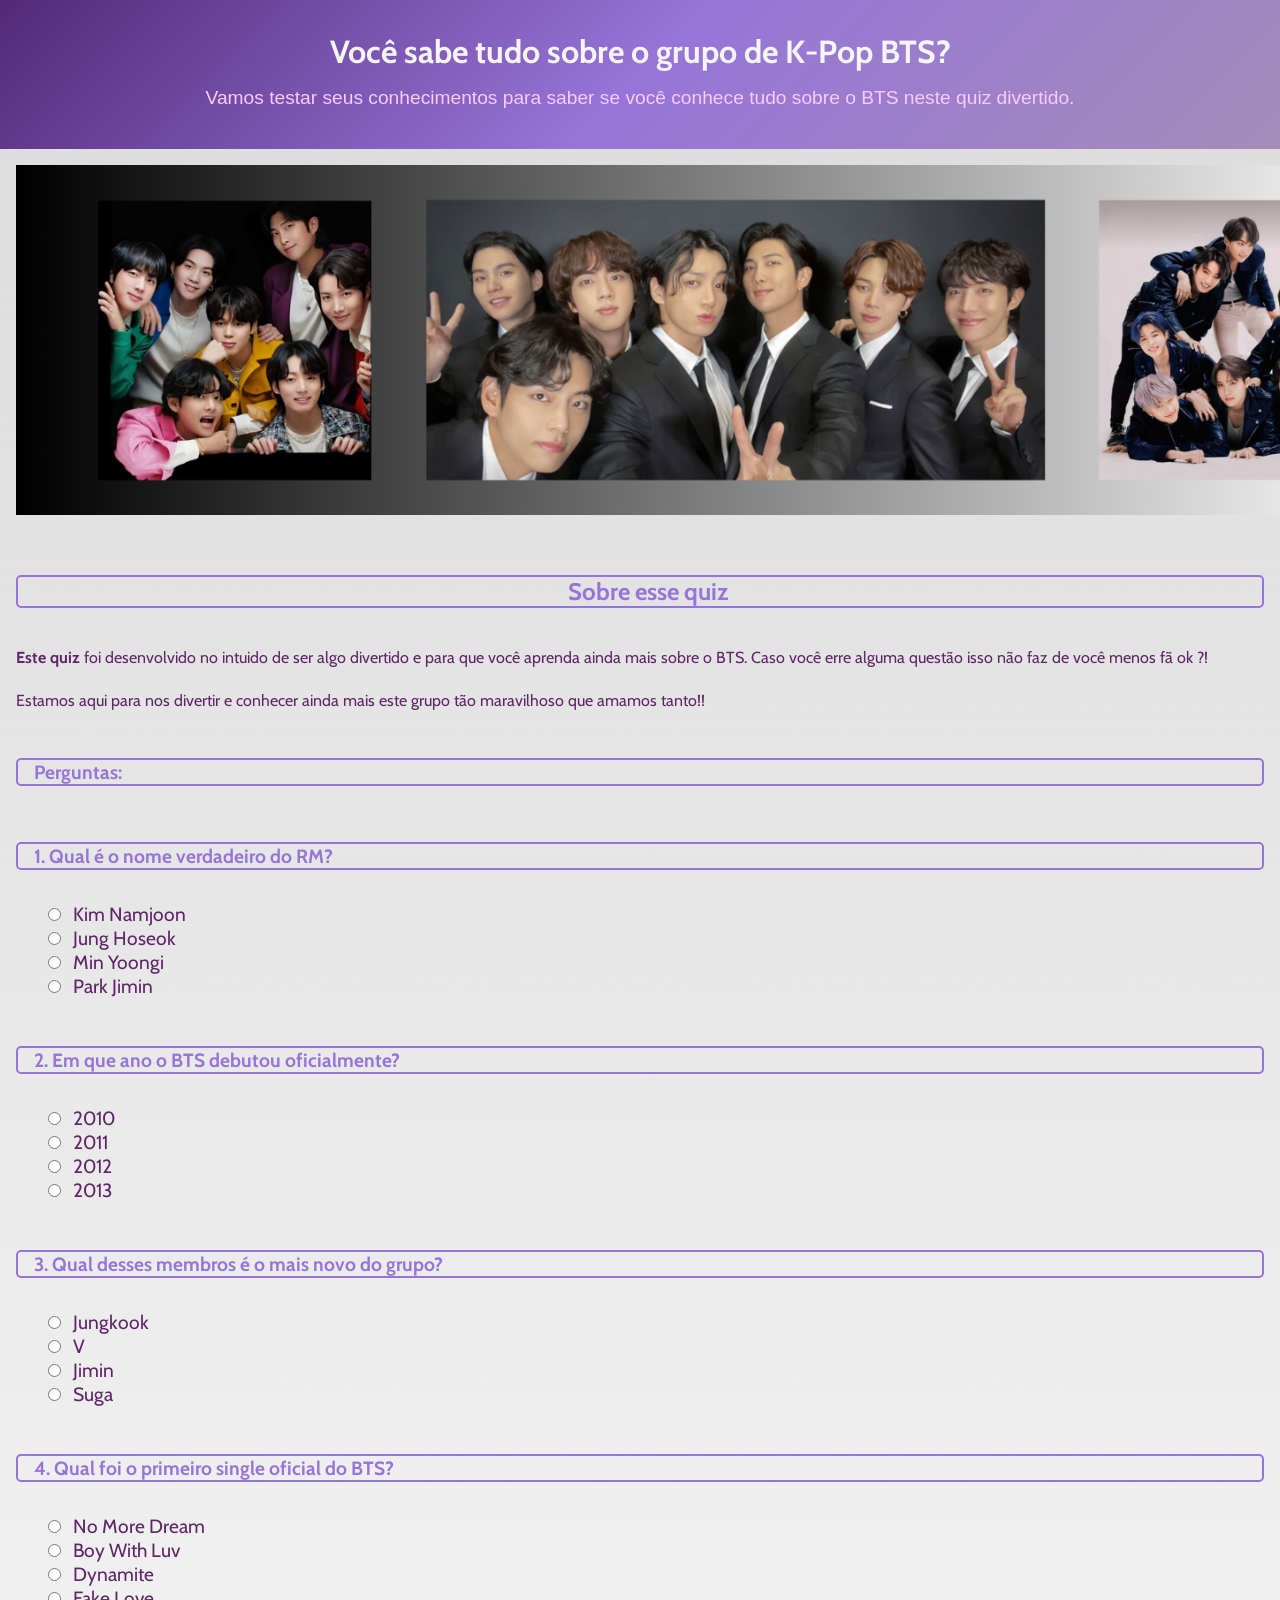
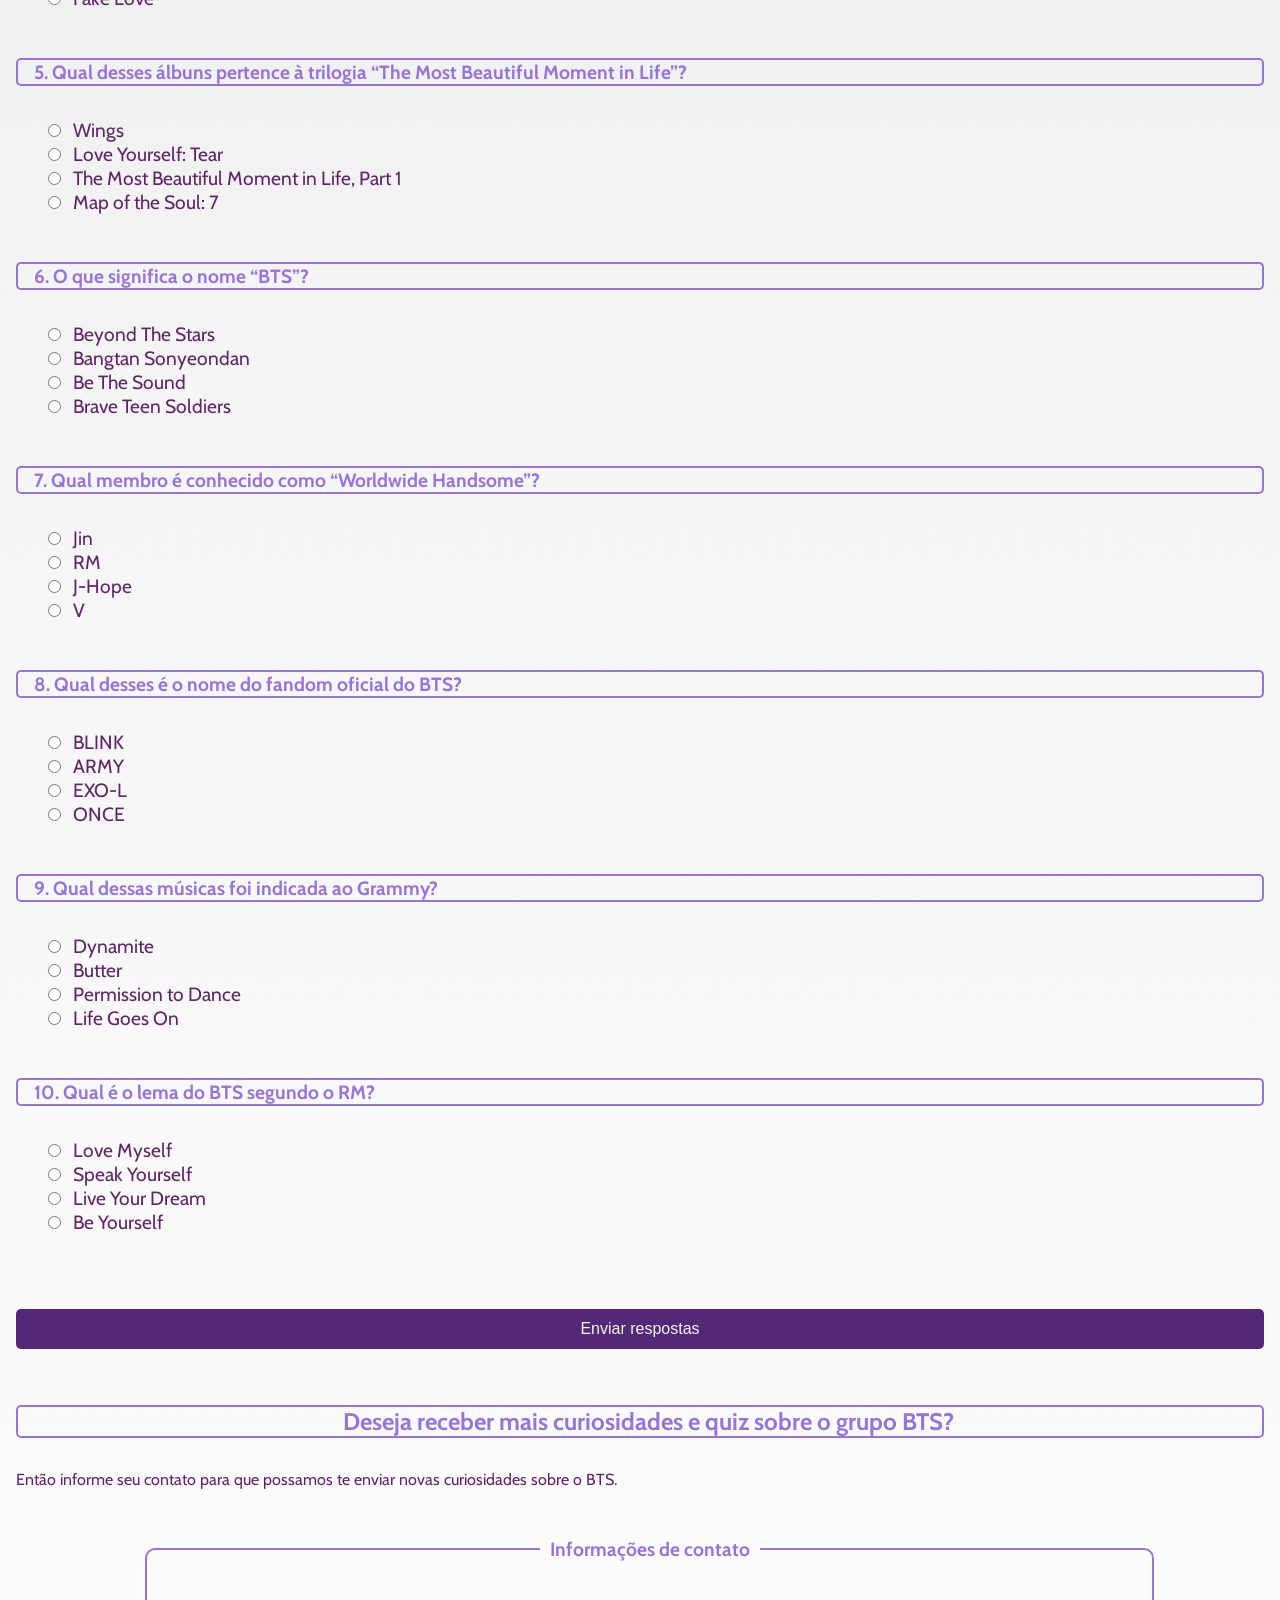
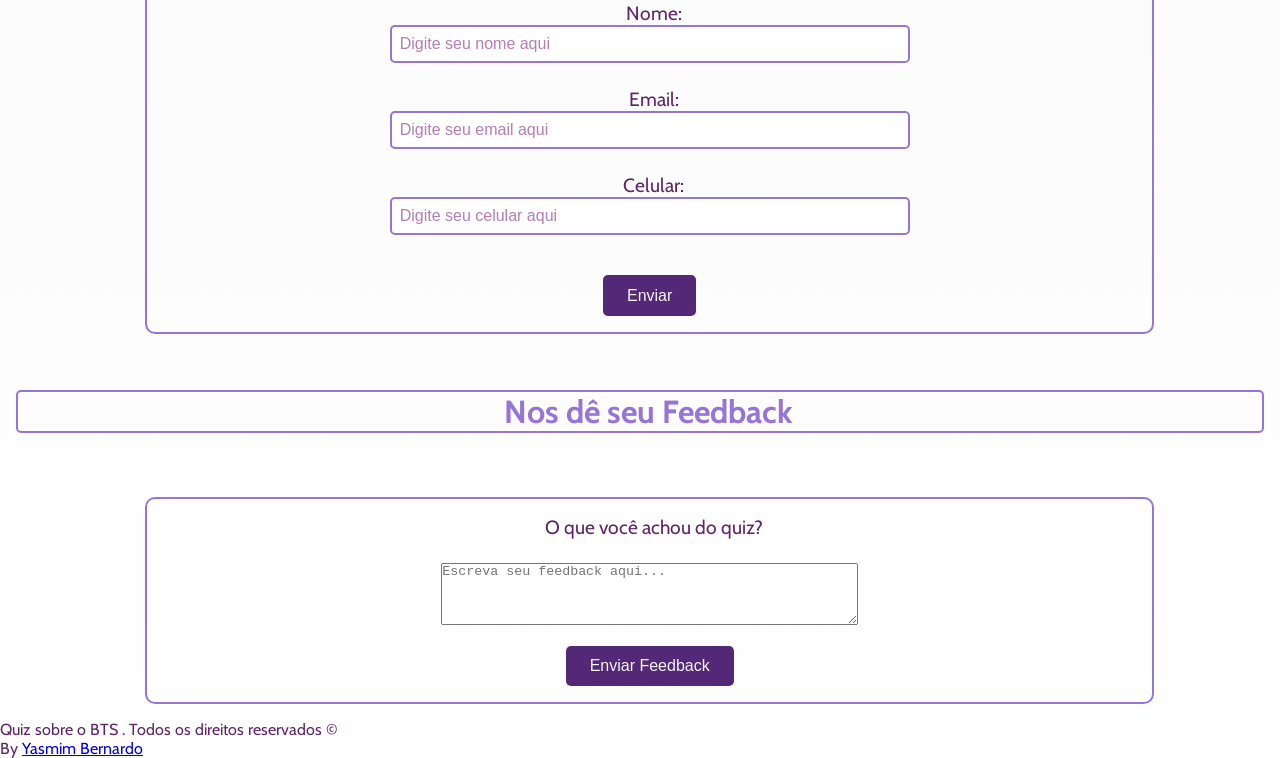
==== index.html @ 7e49543a "style do projeto" ====
<!DOCTYPE html>
<html lang="pt-BR">
<head>
    <meta charset="UTF-8">
    <meta name="viewport" content="width=device-width, initial-scale=1.0">
    <link rel="stylesheet" href="style.css">
    <meta name="description" content="Teste seus conhecimentos sobre o BTS com este quiz divertido e interativo!">
    <title>Quiz do BTS</title>
</head>
<body>
    <header>
        <h1>Você sabe tudo sobre o grupo de K-Pop BTS?</h1>
        <p>Vamos testar seus conhecimentos para saber se você conhece tudo sobre o BTS neste quiz divertido. </p>


    </header>
    <main>
         <div class="img1"><img src="imagens/banerdobts.png" alt="foto oficial do BTS" width="1400" height="350"></div
        <section> <!--sobre o quiz-->
            <h2 class="sobrequiz">Sobre esse quiz</h2>
            <p><strong>Este quiz</strong> foi desenvolvido no intuido de ser algo divertido e para que você aprenda ainda mais sobre o BTS. Caso você erre alguma questão isso não faz de você menos fã ok ?!</p>
            <p>Estamos aqui para nos divertir e conhecer ainda mais este grupo tão maravilhoso que amamos tanto!!</p>
        </section>
        <section> <!--pergunta 1 múltipla escolha-->
            <h2>Perguntas:</h2>
            <h2>1. Qual é o nome verdadeiro do RM?</h2>
            <form>
                <input type="radio" id="opcao1" name="pergunta1" value="Kim Namjoon">
                <label for="opcao1">Kim Namjoon</label><br>

                <input type="radio" id="opcao2" name="pergunta1" value="Jung Hoseok">
                <label for="opcao2">Jung Hoseok</label><br>

                <input type="radio" id="opcao3" name="pergunta1" value="Min Yoongi">
                <label for="opcao3">Min Yoongi</label><br>

                <input type="radio" id="opcao4" name="pergunta1" value="Park Jimin">
                <label for="opcao4">Park Jimin</label><br>
            </form>
        </section>
        <section> <!--pergunta 2 data-->
            <h2>2. Em que ano o BTS debutou oficialmente? </h2>
            <form>
                <input type="radio" id="ano2010" name="pergunta2" value="2010">
                <label for="ano2010">2010</label><br>

                <input type="radio" id="ano2011" name="pergunta2" value="2011">
                <label for="ano2011">2011</label><br>

                <input type="radio" id="ano2012" name="pergunta2" value="2012">
                <label for="ano2012">2012</label><br>

                <input type="radio" id="ano2013" name="pergunta2" value="2013">
                <label for="ano2013">2013</label><br>
                
            </form>
        </section>
        <section>
            <h2>3. Qual desses membros é o mais novo do grupo?</h2>
            <form>
                <input type="radio" id="opcaoA" name="pergunta3" value="Jungkook">
                <label for="opcaoA">Jungkook</label><br>

                <input type="radio" id="opcaoB" name="pergunta3" value="V">
                <label for="opcaoB">V</label><br>

                <input type="radio" id="opcaoC" name="pergunta3" value="Jimin">
                <label for="opcaoC">Jimin</label><br>

                <input type="radio" id="opcaoD" name="pergunta3" value="Suga">
                <label for="opcaoD">Suga</label><br>
            </form>

        </section>
        <section> <!--pergunta 4 múltipla escolha-->
            <h2>4. Qual foi o primeiro single oficial do BTS?</h2>
            <form>
                <input type="radio" id="opcaoa" name="pergunta4" value="No More Dream">
                <label for="opcaoa">No More Dream</label><br>

                <input type="radio" id="opcaob" name="pergunta4" value="Boy With Luv">
                <label for="opcaob">Boy With Luv</label><br>

                <input type="radio" id="opcaoc" name="pergunta4" value="Dynamite">
                <label for="opcaoc">Dynamite</label><br>
                <input type="radio" id="opcaod" name="pergunta4" value="I need U">
                <label for="opcaod">Fake Love</label><br>

            
            </form>
        </section>
        <section>
            <h2>5. Qual desses álbuns pertence à trilogia “The Most Beautiful Moment in Life”?</h2>
            <form>
                <input type="radio" id="album1" name="pergunta5" value="Wings">
                <label for="album1">Wings</label><br>

                <input type="radio" id="album2" name="pergunta5" value="Love Yourself: Tear">
                <label for="album2">Love Yourself: Tear</label><br>

                <input type="radio" id="album3" name="pergunta5" value="The Most Beautiful Moment in Life, Part 1">
                <label for="album3">The Most Beautiful Moment in Life, Part 1</label><br>

                <input type="radio" id="album4" name="pergunta5" value="Map of the Soul: 7">
                <label for="album4">Map of the Soul: 7</label><br>
            </form>
        </section>
        <section>
            <h2>6. O que significa o nome “BTS”?</h2>
            <form>
                <input type="radio" id="significado1" name="pergunta6" value="Beyond The Stars">
                <label for="significado1">Beyond The Stars</label><br>

                <input type="radio" id="significado2" name="pergunta6" value="Bangtan Sonyeondan">
                <label for="significado2">Bangtan Sonyeondan</label><br>

                <input type="radio" id="significado3" name="pergunta6" value="Be The Sound">
                <label for="significado3">Be The Sound</label><br>

                <input type="radio" id="significado4" name="pergunta6" value="Brave Teen Soldiers">
                <label for="significado4">Brave Teen Soldiers</label><br>
            </form>
        </section>
        <section>
            <h2>7. Qual membro é conhecido como “Worldwide Handsome”?</h2>
            <form>
                <input type="radio" id="membro1" name="pergunta7" value="Jin">
                <label for="membro1">Jin</label><br>

                <input type="radio" id="membro2" name="pergunta7" value="RM">
                <label for="membro2">RM</label><br>

                <input type="radio" id="membro3" name="pergunta7" value="J-Hope">
                <label for="membro3">J-Hope</label><br>

                <input type="radio" id="membro4" name="pergunta7" value="V">
                <label for="membro4">V</label><br>
            </form>
        </section>
        <section>
            <h2>8. Qual desses é o nome do fandom oficial do BTS?</h2>
            <form>
                <input type="radio" id="fandom1" name="pergunta8" value="BLINK">
                <label for="fandom1">BLINK</label><br>

                <input type="radio" id="fandom2" name="pergunta8" value="ARMY">
                <label for="fandom2">ARMY</label><br>

                <input type="radio" id="fandom3" name="pergunta8" value="EXO-L">
                <label for="fandom3">EXO-L</label><br>

                <input type="radio" id="fandom4" name="pergunta8" value="ONCE">
                <label for="fandom4">ONCE</label><br>
            </form>
        </section>
        <section>
            <h2>9. Qual dessas músicas foi indicada ao Grammy?</h2>
            <form>
                <input type="radio" id="musica1" name="pergunta9" value="Dynamite">
                <label for="musica1">Dynamite</label><br>

                <input type="radio" id="musica2" name="pergunta9" value="Butter">
                <label for="musica2">Butter</label><br>

                <input type="radio" id="musica3" name="pergunta9" value="Permission to Dance">
                <label for="musica3">Permission to Dance</label><br>

                <input type="radio" id="musica4" name="pergunta9" value="Life Goes On">
                <label for="musica4">Life Goes On</label><br>
            </form>
        </section>
        <section>
            <h2>10. Qual é o lema do BTS segundo o RM?</h2>
            <form>
                <input type="radio" id="lema1" name="pergunta10" value="Love Myself, speak yourself">
                <label for="lema1">Love Myself</label><br>

                <input type="radio" id="lema2" name="pergunta10" value="Dream, believe, achieve.">
                <label for="lema2">Speak Yourself</label><br>

                <input type="radio" id="lema3" name="pergunta10" value="Live Your Dream">
                <label for="lema3">Live Your Dream</label><br>

                <input type="radio" id="lema4" name="pergunta10" value="Be Yourself">
                <label for="lema4">Be Yourself</label><br>
            </form> 
        </section>
        <section>
            <br><button type="submit">Enviar respostas</button>
        </section>
        <section>
            <h2 class="maisquiz">Deseja receber mais curiosidades e quiz sobre o grupo BTS?</h2>
            <p>Então informe seu contato para que possamos te enviar novas curiosidades sobre o BTS. </p>
            <form>
                <fieldset>
                    <legend>Informações de contato</legend>

                <br> 
                <label for="nome">Nome:</label><br>
                <input type="text" id="nome" name="nome" placeholder="Digite seu nome aqui"><br><br>
                
                <label for="email">Email:</label><br>
                <input type="email" id="email" name="email" placeholder="Digite seu email aqui"><br><br>    
               
                <label for="Celular">Celular:</label><br>
                <input type="tel" id="celular" name="celular" placeholder="Digite seu celular aqui"><br><br>
                <button type="submit">Enviar</button>
                </fieldset>
            </form>
        </section>
        <section>
            <h2 id="fedeback">Nos dê seu Feedback</h2>
            <form>
                <fieldset>
                <label for="feedback">O que você achou do quiz?</label><br><br>
                <textarea id="feedback" name="feedback" rows="4" cols="50" placeholder="Escreva seu feedback aqui..."></textarea><br>
                <button type="submit">Enviar Feedback</button>
                </fieldset>
            </form>
        </section>


    </main>
    <footer>
        <p>Quiz sobre o BTS . Todos os direitos reservados &copy;</p>
        <p>By <a href="https://www.linkedin.com/in/yasmim-bernardo-568267205" target="_blank" rel="noopener">Yasmim Bernardo</a> </p>
    </footer>
    
</body>
</html>
---- style.css ----
@import url('https://fonts.googleapis.com/css2?family=Cabin:ital,wght@0,400..700;1,400..700&display=swap');


*{
    margin: 0;
    padding: 0; 
    box-shadow: boder-box;
}
body{
    background:linear-gradient(#bcb9b983,#f5f5f5,white);
    color:#5f2568;
    font-family: 'Cabin', sans-serif;
    font-weight: 400;   
}
header{
    padding: 2rem ;
     background: linear-gradient(135deg, #532977, #9774d8, #a38db9);;
    color :#f5f5f5;
    text-align: center;
}
header p{
    padding: 0.5rem ;
    margin-top: 0.5rem;
    font-size: 1.2rem;  
    font-family: 'Lucida Sans', 'Lucida Sans Regular', 'Lucida Grande', 'Lucida Sans Unicode', Geneva, Verdana, sans-serif;
    color: #f8ccfafe;


}
main div.img1{
    margin: 0;
    padding: 0;

}

main{
    padding: 1rem;
    display: flex;
    flex-direction: column;
    gap: 1.5rem;
    
}
section{
    display: flex;
    flex-direction: column;
    gap:1rem;
}
    
h2{
   padding-left: 1rem;
    margin-top: 1.5rem;
    margin-bottom: 1rem;
    color:#9774d8;
    font-size: 1.2rem;
    border: 2px solid #9774d9;
    border-radius: 5px;
}

form{
    padding-left: 2rem;
    font-size: 1.2rem;
    
}
label{
    margin-left: 0.5rem;
    padding-bottom: 1rem;
    padding-top: 2rem;
}
h2.maisquiz{
    margin-top: 2rem;
    text-align: center;
    font-size: 1.5rem;
}
h2.sobrequiz{
    margin-top: 2rem;
    text-align: center;
    font-size: 1.5rem;
}

input[type="radio"]{
    accent-color: #9774d8;
}   

input[type="text"] , input[type="email"] , input[type="tel"], input[type="textarea"] {
    padding: 0.5rem;
    border: 2px solid #9774d8;
    border-radius: 5px;
    font-size: 16px;
    width: 500px;
    outline: none;

}

input::placeholder{
    color:#b37eb5;
}
fieldset{
    border: 2px solid #9774d8;
    border-radius: 10px;
    padding: 1rem;
    width: 80%;
    margin-top: 2rem;
    margin-left: 8%;
    text-align: center;
}
legend{
    padding: 0 10px;
    font-weight: bold;
    color:#9774d8;
}

 h2#fedeback{
    margin-top: 2rem;
    text-align: center;
    font-size: 2rem;
}

button{
    margin-top: 1rem;
    padding: 0.7rem 1.5rem;
    background-color: #532977;
    color: #f5f5f5;
    border: none;
    border-radius: 5px;
    font-size: 1rem;
    cursor: pointer;
}
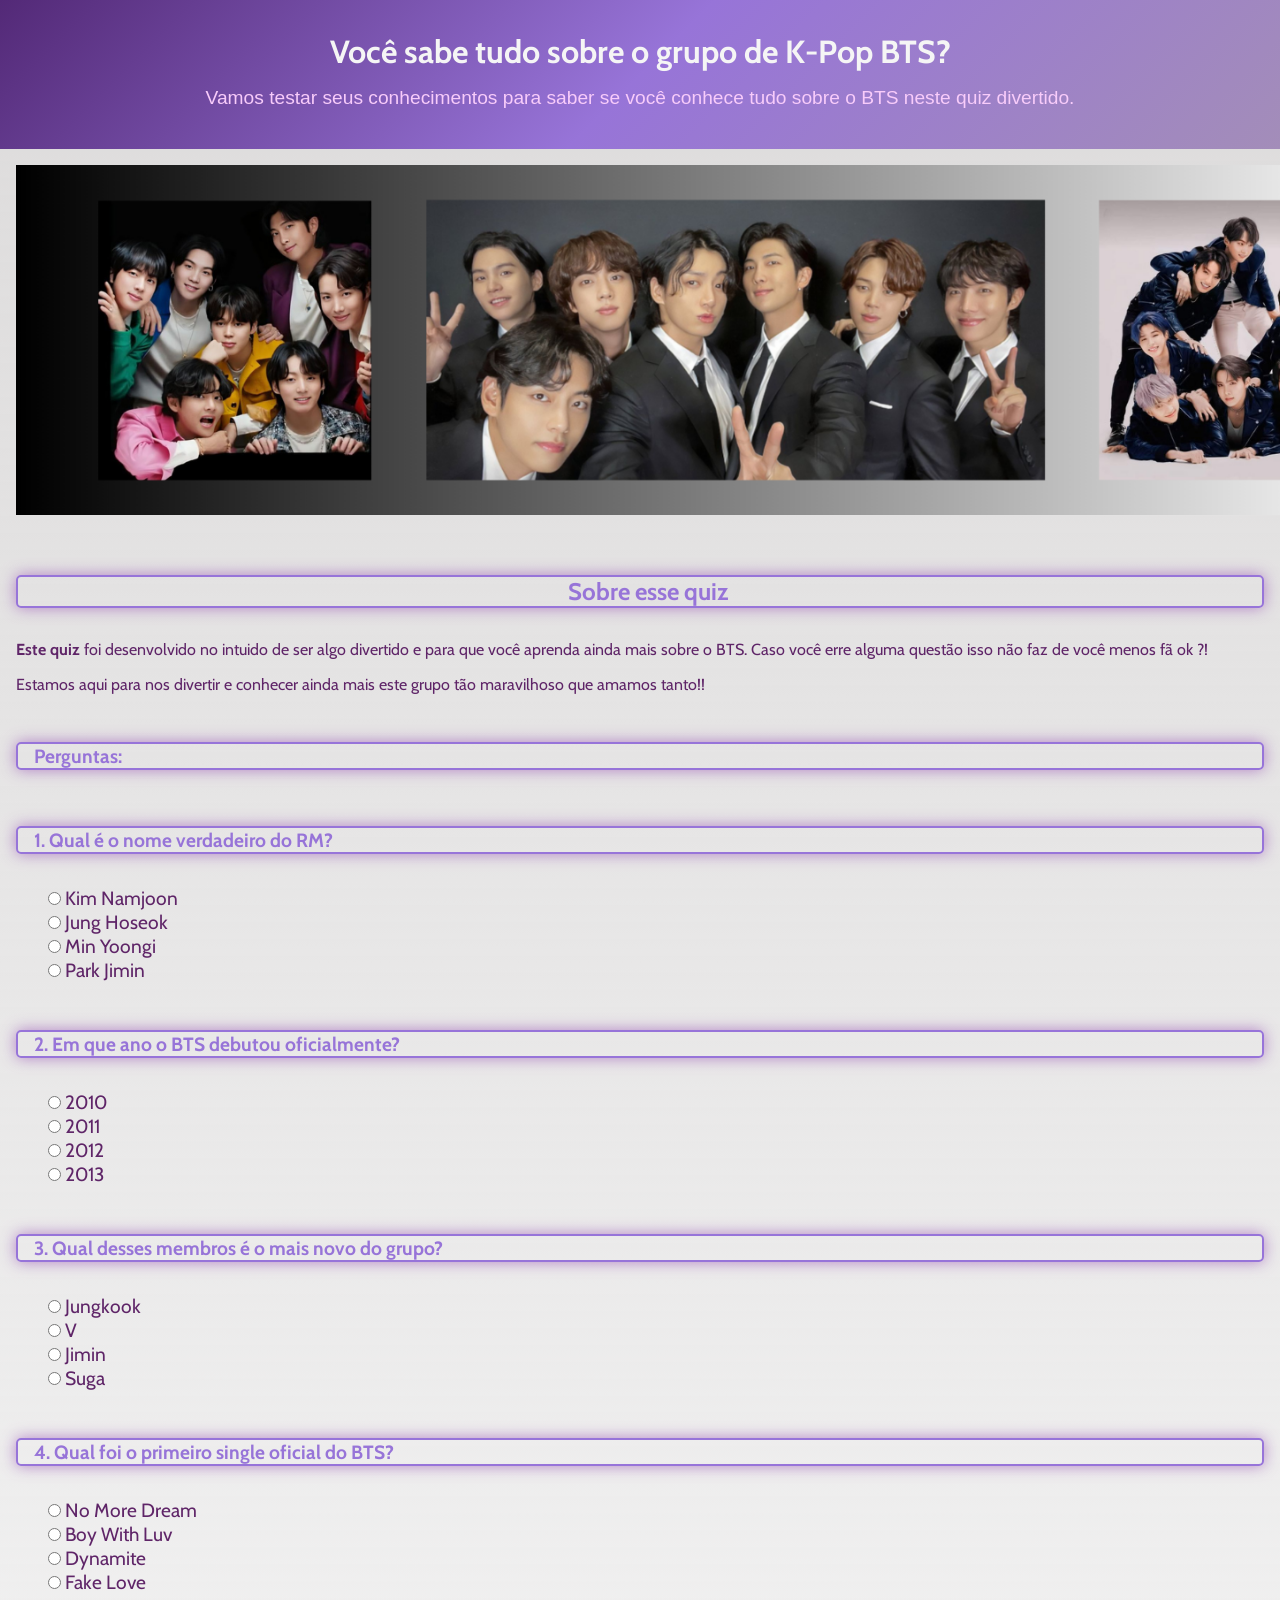
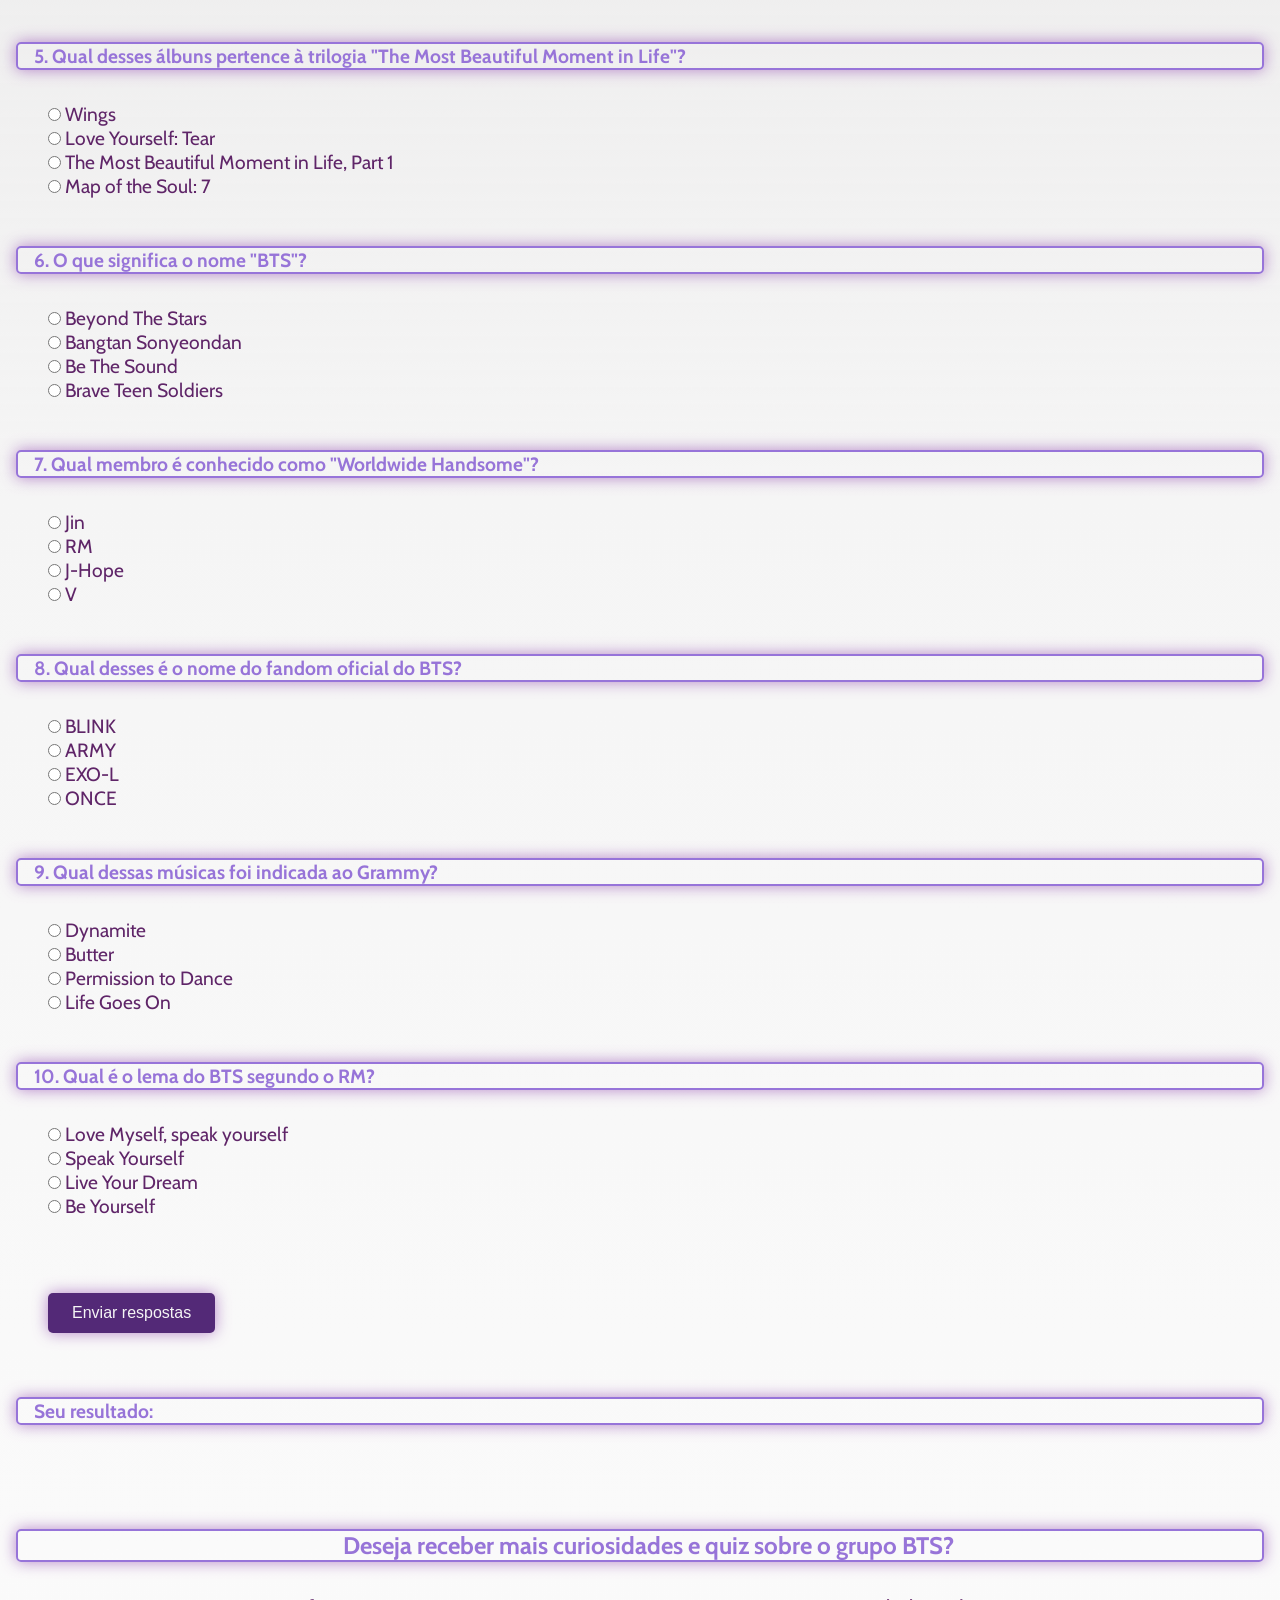
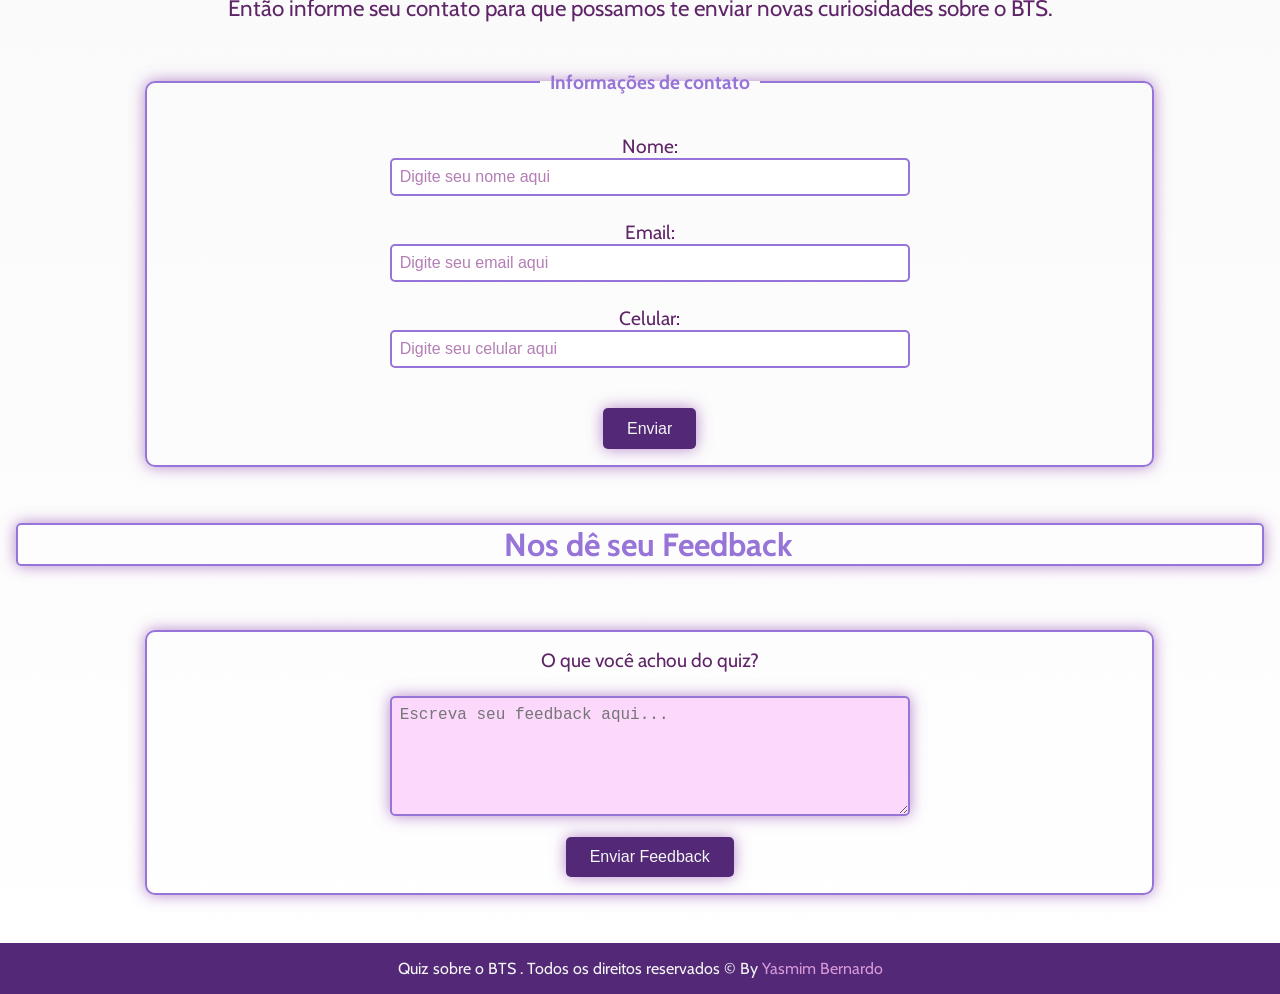
==== commit 29728224: "atualizaçao" ====
--- a/index.html
+++ b/index.html
@@ -10,221 +10,210 @@
 <body>
     <header>
         <h1>Você sabe tudo sobre o grupo de K-Pop BTS?</h1>
-        <p>Vamos testar seus conhecimentos para saber se você conhece tudo sobre o BTS neste quiz divertido. </p>
-
-
+        <p>Vamos testar seus conhecimentos para saber se você conhece tudo sobre o BTS neste quiz divertido.</p>
     </header>
+
     <main>
-         <div class="img1"><img src="imagens/banerdobts.png" alt="foto oficial do BTS" width="1400" height="350"></div
-        <section> <!--sobre o quiz-->
+        <div class="img1">
+            <img src="imagens/banerdobts.png" alt="foto oficial do BTS" width="1400" height="350">
+        </div>
+
+        <section>
             <h2 class="sobrequiz">Sobre esse quiz</h2>
             <p><strong>Este quiz</strong> foi desenvolvido no intuido de ser algo divertido e para que você aprenda ainda mais sobre o BTS. Caso você erre alguma questão isso não faz de você menos fã ok ?!</p>
             <p>Estamos aqui para nos divertir e conhecer ainda mais este grupo tão maravilhoso que amamos tanto!!</p>
         </section>
-        <section> <!--pergunta 1 múltipla escolha-->
+
+        <section>
             <h2>Perguntas:</h2>
             <h2>1. Qual é o nome verdadeiro do RM?</h2>
             <form>
                 <input type="radio" id="opcao1" name="pergunta1" value="Kim Namjoon">
                 <label for="opcao1">Kim Namjoon</label><br>
-
                 <input type="radio" id="opcao2" name="pergunta1" value="Jung Hoseok">
                 <label for="opcao2">Jung Hoseok</label><br>
-
                 <input type="radio" id="opcao3" name="pergunta1" value="Min Yoongi">
                 <label for="opcao3">Min Yoongi</label><br>
-
                 <input type="radio" id="opcao4" name="pergunta1" value="Park Jimin">
                 <label for="opcao4">Park Jimin</label><br>
             </form>
         </section>
-        <section> <!--pergunta 2 data-->
-            <h2>2. Em que ano o BTS debutou oficialmente? </h2>
+
+        <section>
+            <h2>2. Em que ano o BTS debutou oficialmente?</h2>
             <form>
                 <input type="radio" id="ano2010" name="pergunta2" value="2010">
                 <label for="ano2010">2010</label><br>
-
                 <input type="radio" id="ano2011" name="pergunta2" value="2011">
                 <label for="ano2011">2011</label><br>
-
                 <input type="radio" id="ano2012" name="pergunta2" value="2012">
                 <label for="ano2012">2012</label><br>
-
                 <input type="radio" id="ano2013" name="pergunta2" value="2013">
                 <label for="ano2013">2013</label><br>
-                
-            </form>
-        </section>
+            </form>
+        </section>
+
         <section>
             <h2>3. Qual desses membros é o mais novo do grupo?</h2>
             <form>
                 <input type="radio" id="opcaoA" name="pergunta3" value="Jungkook">
                 <label for="opcaoA">Jungkook</label><br>
-
                 <input type="radio" id="opcaoB" name="pergunta3" value="V">
                 <label for="opcaoB">V</label><br>
-
                 <input type="radio" id="opcaoC" name="pergunta3" value="Jimin">
                 <label for="opcaoC">Jimin</label><br>
-
                 <input type="radio" id="opcaoD" name="pergunta3" value="Suga">
                 <label for="opcaoD">Suga</label><br>
             </form>
-
-        </section>
-        <section> <!--pergunta 4 múltipla escolha-->
+        </section>
+
+        <section>
             <h2>4. Qual foi o primeiro single oficial do BTS?</h2>
             <form>
                 <input type="radio" id="opcaoa" name="pergunta4" value="No More Dream">
                 <label for="opcaoa">No More Dream</label><br>
-
                 <input type="radio" id="opcaob" name="pergunta4" value="Boy With Luv">
                 <label for="opcaob">Boy With Luv</label><br>
-
                 <input type="radio" id="opcaoc" name="pergunta4" value="Dynamite">
                 <label for="opcaoc">Dynamite</label><br>
                 <input type="radio" id="opcaod" name="pergunta4" value="I need U">
                 <label for="opcaod">Fake Love</label><br>
-
-            
-            </form>
-        </section>
-        <section>
-            <h2>5. Qual desses álbuns pertence à trilogia “The Most Beautiful Moment in Life”?</h2>
+            </form>
+        </section>
+
+        <section>
+            <h2>5. Qual desses álbuns pertence à trilogia "The Most Beautiful Moment in Life"?</h2>
             <form>
                 <input type="radio" id="album1" name="pergunta5" value="Wings">
                 <label for="album1">Wings</label><br>
-
                 <input type="radio" id="album2" name="pergunta5" value="Love Yourself: Tear">
                 <label for="album2">Love Yourself: Tear</label><br>
-
                 <input type="radio" id="album3" name="pergunta5" value="The Most Beautiful Moment in Life, Part 1">
                 <label for="album3">The Most Beautiful Moment in Life, Part 1</label><br>
-
                 <input type="radio" id="album4" name="pergunta5" value="Map of the Soul: 7">
                 <label for="album4">Map of the Soul: 7</label><br>
             </form>
         </section>
-        <section>
-            <h2>6. O que significa o nome “BTS”?</h2>
+
+        <section>
+            <h2>6. O que significa o nome "BTS"?</h2>
             <form>
                 <input type="radio" id="significado1" name="pergunta6" value="Beyond The Stars">
                 <label for="significado1">Beyond The Stars</label><br>
-
                 <input type="radio" id="significado2" name="pergunta6" value="Bangtan Sonyeondan">
                 <label for="significado2">Bangtan Sonyeondan</label><br>
-
                 <input type="radio" id="significado3" name="pergunta6" value="Be The Sound">
                 <label for="significado3">Be The Sound</label><br>
-
                 <input type="radio" id="significado4" name="pergunta6" value="Brave Teen Soldiers">
                 <label for="significado4">Brave Teen Soldiers</label><br>
             </form>
         </section>
-        <section>
-            <h2>7. Qual membro é conhecido como “Worldwide Handsome”?</h2>
+
+        <section>
+            <h2>7. Qual membro é conhecido como "Worldwide Handsome"?</h2>
             <form>
                 <input type="radio" id="membro1" name="pergunta7" value="Jin">
                 <label for="membro1">Jin</label><br>
-
                 <input type="radio" id="membro2" name="pergunta7" value="RM">
                 <label for="membro2">RM</label><br>
-
                 <input type="radio" id="membro3" name="pergunta7" value="J-Hope">
                 <label for="membro3">J-Hope</label><br>
-
                 <input type="radio" id="membro4" name="pergunta7" value="V">
                 <label for="membro4">V</label><br>
             </form>
         </section>
+
         <section>
             <h2>8. Qual desses é o nome do fandom oficial do BTS?</h2>
             <form>
                 <input type="radio" id="fandom1" name="pergunta8" value="BLINK">
                 <label for="fandom1">BLINK</label><br>
-
                 <input type="radio" id="fandom2" name="pergunta8" value="ARMY">
                 <label for="fandom2">ARMY</label><br>
-
                 <input type="radio" id="fandom3" name="pergunta8" value="EXO-L">
                 <label for="fandom3">EXO-L</label><br>
-
                 <input type="radio" id="fandom4" name="pergunta8" value="ONCE">
                 <label for="fandom4">ONCE</label><br>
             </form>
         </section>
+
         <section>
             <h2>9. Qual dessas músicas foi indicada ao Grammy?</h2>
             <form>
                 <input type="radio" id="musica1" name="pergunta9" value="Dynamite">
                 <label for="musica1">Dynamite</label><br>
-
                 <input type="radio" id="musica2" name="pergunta9" value="Butter">
                 <label for="musica2">Butter</label><br>
-
                 <input type="radio" id="musica3" name="pergunta9" value="Permission to Dance">
                 <label for="musica3">Permission to Dance</label><br>
-
                 <input type="radio" id="musica4" name="pergunta9" value="Life Goes On">
                 <label for="musica4">Life Goes On</label><br>
             </form>
         </section>
+
         <section>
             <h2>10. Qual é o lema do BTS segundo o RM?</h2>
             <form>
                 <input type="radio" id="lema1" name="pergunta10" value="Love Myself, speak yourself">
-                <label for="lema1">Love Myself</label><br>
-
+                <label for="lema1">Love Myself, speak yourself</label><br>
                 <input type="radio" id="lema2" name="pergunta10" value="Dream, believe, achieve.">
                 <label for="lema2">Speak Yourself</label><br>
-
                 <input type="radio" id="lema3" name="pergunta10" value="Live Your Dream">
                 <label for="lema3">Live Your Dream</label><br>
-
                 <input type="radio" id="lema4" name="pergunta10" value="Be Yourself">
                 <label for="lema4">Be Yourself</label><br>
-            </form> 
-        </section>
-        <section>
-            <br><button type="submit">Enviar respostas</button>
-        </section>
+            </form>
+        </section>
+
+        <section>
+            <br>
+            <form id="quiz">
+                <!-- perguntas aqui -->
+             <button type="button" onclick="calcularResultado()">Enviar respostas</button>
+            </form>
+
+            <div id="resultado"></div>
+
+
+        </section>
+        <section>
+            <h2 id="resultado">Seu resultado:</h2>
+            <p id="pontuacao"></p>
+            <p id="mensagem"></p>
+        </section>
+
         <section>
             <h2 class="maisquiz">Deseja receber mais curiosidades e quiz sobre o grupo BTS?</h2>
-            <p>Então informe seu contato para que possamos te enviar novas curiosidades sobre o BTS. </p>
+            <p id="informe">Então informe seu contato para que possamos te enviar novas curiosidades sobre o BTS.</p>
             <form>
                 <fieldset>
                     <legend>Informações de contato</legend>
-
-                <br> 
-                <label for="nome">Nome:</label><br>
-                <input type="text" id="nome" name="nome" placeholder="Digite seu nome aqui"><br><br>
-                
-                <label for="email">Email:</label><br>
-                <input type="email" id="email" name="email" placeholder="Digite seu email aqui"><br><br>    
-               
-                <label for="Celular">Celular:</label><br>
-                <input type="tel" id="celular" name="celular" placeholder="Digite seu celular aqui"><br><br>
-                <button type="submit">Enviar</button>
+                    <br>
+                    <label for="nome">Nome:</label><br>
+                    <input type="text" id="nome" name="nome" placeholder="Digite seu nome aqui"><br><br>
+                    <label for="email">Email:</label><br>
+                    <input type="email" id="email" name="email" placeholder="Digite seu email aqui"><br><br>
+                    <label for="Celular">Celular:</label><br>
+                    <input type="tel" id="celular" name="celular" placeholder="Digite seu celular aqui"><br><br>
+                    <button type="submit">Enviar</button>
                 </fieldset>
             </form>
         </section>
+
         <section>
             <h2 id="fedeback">Nos dê seu Feedback</h2>
             <form>
                 <fieldset>
-                <label for="feedback">O que você achou do quiz?</label><br><br>
-                <textarea id="feedback" name="feedback" rows="4" cols="50" placeholder="Escreva seu feedback aqui..."></textarea><br>
-                <button type="submit">Enviar Feedback</button>
+                    <label for="feedback">O que você achou do quiz?</label><br><br>
+                    <textarea id="feedback" name="feedback" rows="4" cols="50" placeholder="Escreva seu feedback aqui..."></textarea><br>
+                    <button type="submit">Enviar Feedback</button>
                 </fieldset>
             </form>
         </section>
-
-
     </main>
+
     <footer>
-        <p>Quiz sobre o BTS . Todos os direitos reservados &copy;</p>
-        <p>By <a href="https://www.linkedin.com/in/yasmim-bernardo-568267205" target="_blank" rel="noopener">Yasmim Bernardo</a> </p>
+        <p>Quiz sobre o BTS . Todos os direitos reservados &copy; By <a href="https://www.linkedin.com/in/yasmim-bernardo-568267205" target="_blank" rel="noopener">Yasmim Bernardo</a></p>
     </footer>
-    
 </body>
 </html>
--- a/style.css
+++ b/style.css
@@ -1,100 +1,125 @@
 @import url('https://fonts.googleapis.com/css2?family=Cabin:ital,wght@0,400..700;1,400..700&display=swap');
 
-
-*{
+* {
     margin: 0;
-    padding: 0; 
+    padding: 0;
     box-shadow: boder-box;
 }
-body{
-    background:linear-gradient(#bcb9b983,#f5f5f5,white);
-    color:#5f2568;
+
+body {
+    background: linear-gradient(#bcb9b983, #f5f5f5, white);
+    color: #5f2568;
     font-family: 'Cabin', sans-serif;
-    font-weight: 400;   
+    font-weight: 400;
+    box-shadow: 0 0 15px rgba(165, 105, 189, 0.8); /* lilás */
 }
-header{
-    padding: 2rem ;
-     background: linear-gradient(135deg, #532977, #9774d8, #a38db9);;
-    color :#f5f5f5;
+
+header {
+    padding: 2rem;
+    background: linear-gradient(135deg, #532977, #9774d8, #a38db9);
+    color: #f5f5f5;
     text-align: center;
 }
-header p{
-    padding: 0.5rem ;
+
+header p {
+    padding: 0.5rem;
     margin-top: 0.5rem;
-    font-size: 1.2rem;  
+    font-size: 1.2rem;
     font-family: 'Lucida Sans', 'Lucida Sans Regular', 'Lucida Grande', 'Lucida Sans Unicode', Geneva, Verdana, sans-serif;
     color: #f8ccfafe;
+}
 
-
-}
-main div.img1{
+main div.img1 {
     margin: 0;
     padding: 0;
-
 }
 
-main{
+main {
     padding: 1rem;
     display: flex;
     flex-direction: column;
     gap: 1.5rem;
-    
 }
-section{
+
+section {
     display: flex;
     flex-direction: column;
-    gap:1rem;
+    gap: 1rem;
 }
-    
-h2{
-   padding-left: 1rem;
+
+h2 {
+    padding-left: 1rem;
     margin-top: 1.5rem;
     margin-bottom: 1rem;
-    color:#9774d8;
+    color: #9774d8;
     font-size: 1.2rem;
     border: 2px solid #9774d9;
     border-radius: 5px;
+    box-shadow: 0 0 15px rgba(165, 105, 189, 0.8); /* lilás */
 }
 
-form{
+form {
     padding-left: 2rem;
     font-size: 1.2rem;
-    
+
 }
-label{
+.resultado {
+    margin-top: 1rem;
+    padding: 1rem;
+    text-align: center;
+    font-size: 1.5rem;
+    font-weight: bold;
+    color: #532977;
+}
+.pontuacao {
+    margin-top: 1rem;
+    padding: 1rem;
+    text-align: center;
+    font-size: 1.5rem;
+    font-weight: bold;
+    color: #532977;
+}
+.
+
+label {
     margin-left: 0.5rem;
     padding-bottom: 1rem;
     padding-top: 2rem;
 }
-h2.maisquiz{
-    margin-top: 2rem;
-    text-align: center;
-    font-size: 1.5rem;
-}
-h2.sobrequiz{
+
+h2.maisquiz {
     margin-top: 2rem;
     text-align: center;
     font-size: 1.5rem;
 }
 
-input[type="radio"]{
+h2.sobrequiz {
+    margin-top: 2rem;
+    text-align: center;
+    font-size: 1.5rem;
+}
+
+input[type="radio"] {
     accent-color: #9774d8;
-}   
+}
 
-input[type="text"] , input[type="email"] , input[type="tel"], input[type="textarea"] {
+input[type="text"],
+input[type="email"],
+input[type="tel"],
+input[type="textarea"] {
     padding: 0.5rem;
     border: 2px solid #9774d8;
     border-radius: 5px;
     font-size: 16px;
     width: 500px;
     outline: none;
-
 }
 
-input::placeholder{
-    color:#b37eb5;
+input::placeholder {
+    color: #b37eb5;
 }
-fieldset{
+
+fieldset {
     border: 2px solid #9774d8;
     border-radius: 10px;
     padding: 1rem;
@@ -102,20 +127,45 @@
     margin-top: 2rem;
     margin-left: 8%;
     text-align: center;
+    box-shadow: 0 0 15px rgba(165, 105, 189, 0.8); /* lilás */
 }
-legend{
+
+textarea {
+    padding: 0.5rem;
+    border: 2px solid #9774d8;
+    border-radius: 5px;
+    background-color: rgba(248, 163, 247, 0.425);
+    font-size: 16px;
+    width: 500px;
+    height: 100px;
+    outline: none;
+    resize: vertical;
+    box-shadow: 0 0 15px rgba(165, 105, 189, 0.8); /* lilás */
+}
+
+section p#informe {
+    text-align: center;
+    font-size: 1.4rem;
+    font-family: 'cabin', sans-serif;
+}
+
+legend {
     padding: 0 10px;
     font-weight: bold;
-    color:#9774d8;
+    color: #9774d8;
 }
 
- h2#fedeback{
+h2#fedeback {
     margin-top: 2rem;
     text-align: center;
     font-size: 2rem;
 }
 
-button{
+fieldeset label {
+    font-size: 1.4rem;
+}
+
+button {
     margin-top: 1rem;
     padding: 0.7rem 1.5rem;
     background-color: #532977;
@@ -124,4 +174,19 @@
     border-radius: 5px;
     font-size: 1rem;
     cursor: pointer;
+    box-shadow: 0 0 15px rgba(165, 105, 189, 0.8); /* lilás */
+}
+
+footer {
+    margin-top: 2rem;
+    padding: 1rem;
+    text-align: center;
+    background-color: #532977;
+    color: #f5f5f5;
+    outline: none;
+}
+
+a {
+    color: #d698d8;
+    text-decoration: none;
 }
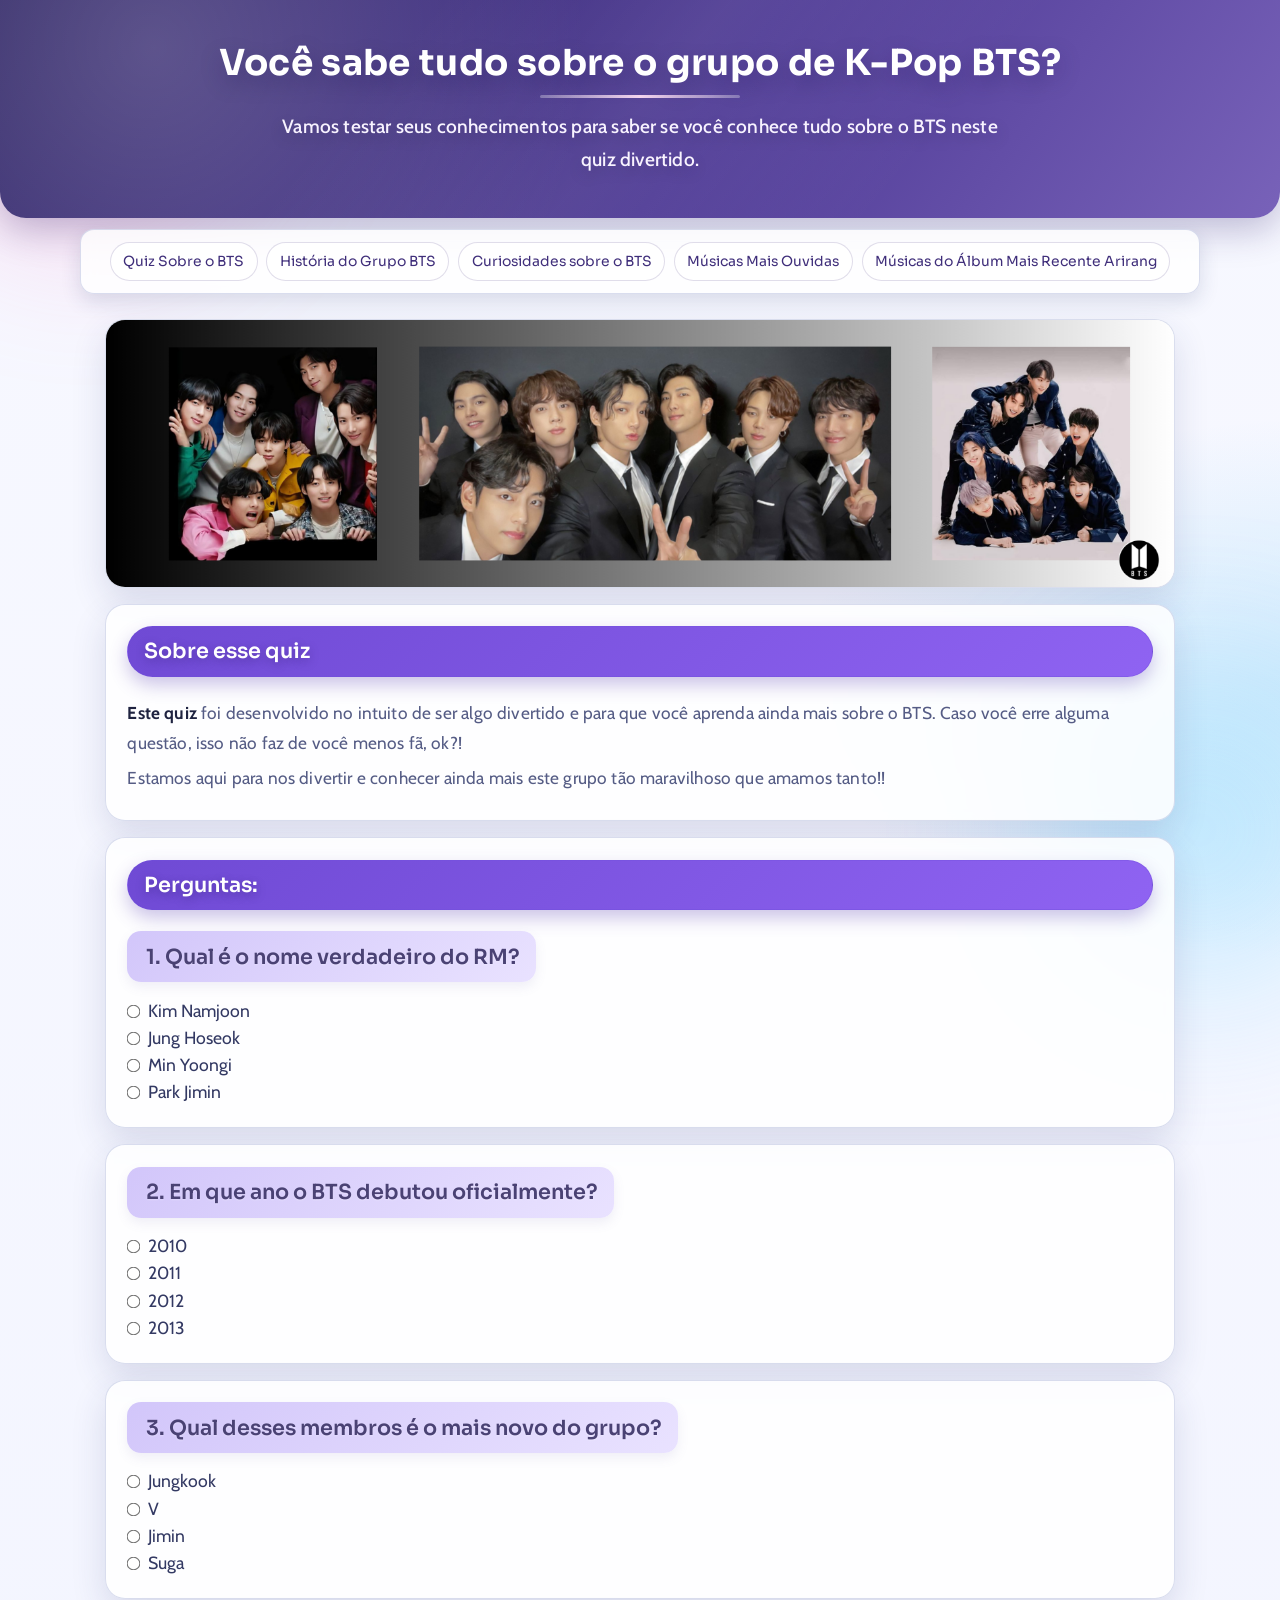
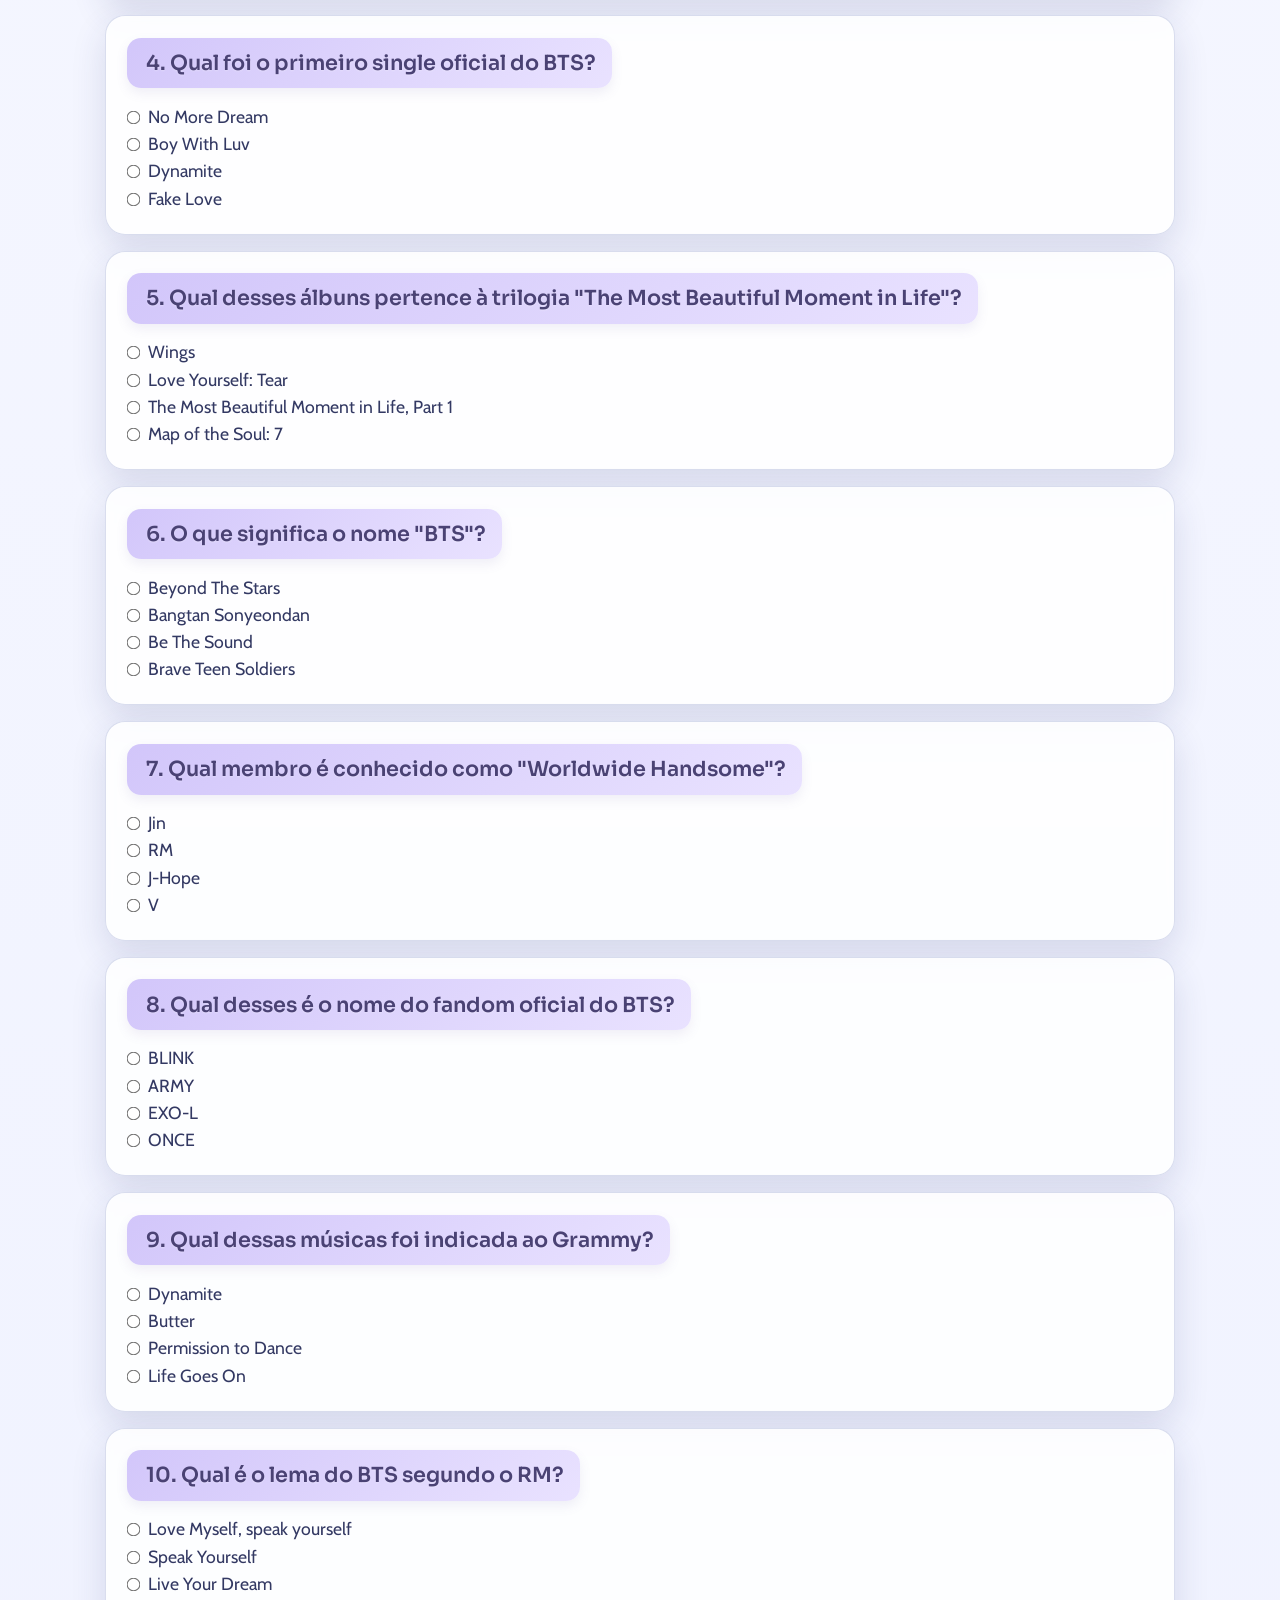
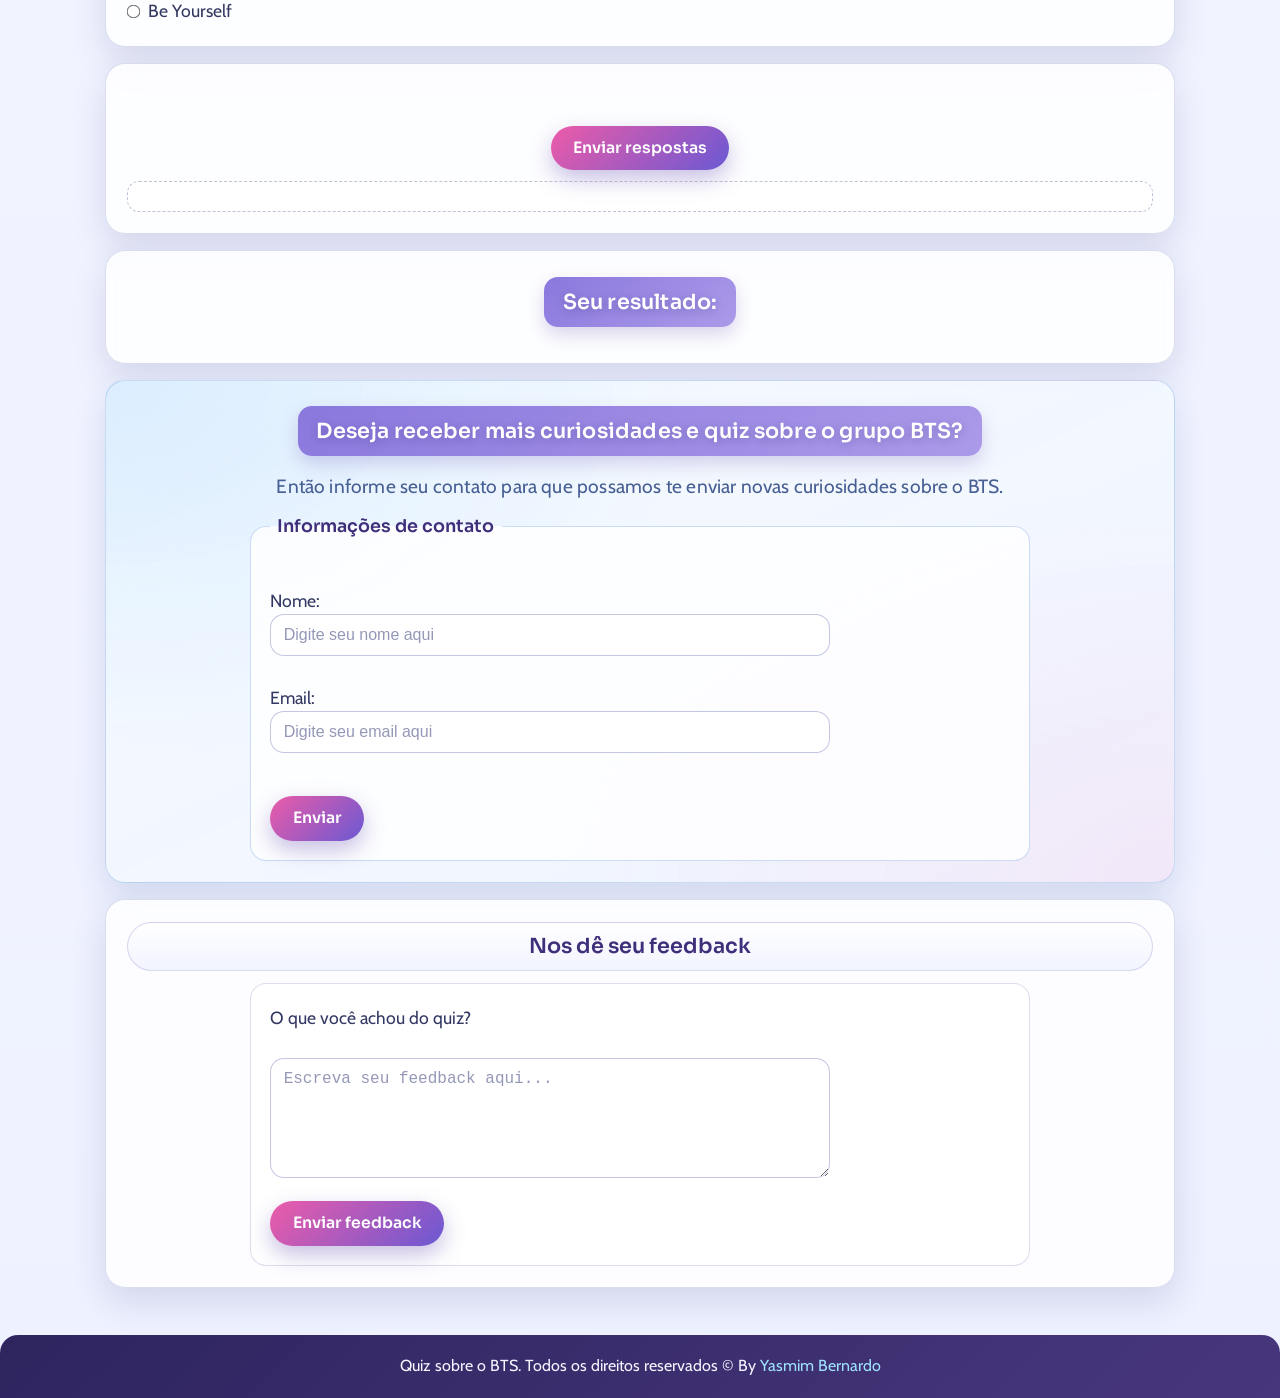
==== commit c5c03ea1: "melhorias do site" ====
--- a/index.html
+++ b/index.html
@@ -1,4 +1,4 @@
-<!DOCTYPE html>
+﻿<!DOCTYPE html>
 <html lang="pt-BR">
 <head>
     <meta charset="UTF-8">
@@ -13,20 +13,35 @@
         <p>Vamos testar seus conhecimentos para saber se você conhece tudo sobre o BTS neste quiz divertido.</p>
     </header>
 
+    <nav class="menu-principal" aria-label="Menu principal">
+        <button class="menu-toggle" type="button" aria-label="Abrir menu" aria-expanded="false" aria-controls="menu-links">
+            <span></span>
+            <span></span>
+            <span></span>
+        </button>
+        <div class="menu-links" id="menu-links">
+            <a href="index.html">Quiz Sobre o BTS</a>
+            <a href="historia.html">História do Grupo BTS</a>
+            <a href="curiosidades.html">Curiosidades sobre o BTS</a>
+            <a href="musicas.html">Músicas Mais Ouvidas</a>
+            <a href="album-2026.html"> Músicas do Álbum Mais Recente Arirang</a>
+        </div>
+    </nav>
+
     <main>
         <div class="img1">
-            <img src="imagens/banerdobts.png" alt="foto oficial do BTS" width="1400" height="350">
+            <img src="imagens/banerdobts.png" alt="foto oficial do BTS">
         </div>
 
         <section>
             <h2 class="sobrequiz">Sobre esse quiz</h2>
-            <p><strong>Este quiz</strong> foi desenvolvido no intuido de ser algo divertido e para que você aprenda ainda mais sobre o BTS. Caso você erre alguma questão isso não faz de você menos fã ok ?!</p>
+            <p><strong>Este quiz</strong> foi desenvolvido no intuito de ser algo divertido e para que você aprenda ainda mais sobre o BTS. Caso você erre alguma questão, isso não faz de você menos fã, ok?!</p>
             <p>Estamos aqui para nos divertir e conhecer ainda mais este grupo tão maravilhoso que amamos tanto!!</p>
         </section>
 
         <section>
-            <h2>Perguntas:</h2>
-            <h2>1. Qual é o nome verdadeiro do RM?</h2>
+            <h2 class="titulo-perguntas">Perguntas:</h2>
+            <h2 class="titulo-pergunta-item">1. Qual é o nome verdadeiro do RM?</h2>
             <form>
                 <input type="radio" id="opcao1" name="pergunta1" value="Kim Namjoon">
                 <label for="opcao1">Kim Namjoon</label><br>
@@ -40,7 +55,7 @@
         </section>
 
         <section>
-            <h2>2. Em que ano o BTS debutou oficialmente?</h2>
+            <h2 class="titulo-pergunta-item">2. Em que ano o BTS debutou oficialmente?</h2>
             <form>
                 <input type="radio" id="ano2010" name="pergunta2" value="2010">
                 <label for="ano2010">2010</label><br>
@@ -54,7 +69,7 @@
         </section>
 
         <section>
-            <h2>3. Qual desses membros é o mais novo do grupo?</h2>
+            <h2 class="titulo-pergunta-item">3. Qual desses membros é o mais novo do grupo?</h2>
             <form>
                 <input type="radio" id="opcaoA" name="pergunta3" value="Jungkook">
                 <label for="opcaoA">Jungkook</label><br>
@@ -68,7 +83,7 @@
         </section>
 
         <section>
-            <h2>4. Qual foi o primeiro single oficial do BTS?</h2>
+            <h2 class="titulo-pergunta-item">4. Qual foi o primeiro single oficial do BTS?</h2>
             <form>
                 <input type="radio" id="opcaoa" name="pergunta4" value="No More Dream">
                 <label for="opcaoa">No More Dream</label><br>
@@ -82,7 +97,7 @@
         </section>
 
         <section>
-            <h2>5. Qual desses álbuns pertence à trilogia "The Most Beautiful Moment in Life"?</h2>
+            <h2 class="titulo-pergunta-item">5. Qual desses álbuns pertence à trilogia "The Most Beautiful Moment in Life"?</h2>
             <form>
                 <input type="radio" id="album1" name="pergunta5" value="Wings">
                 <label for="album1">Wings</label><br>
@@ -96,7 +111,7 @@
         </section>
 
         <section>
-            <h2>6. O que significa o nome "BTS"?</h2>
+            <h2 class="titulo-pergunta-item">6. O que significa o nome "BTS"?</h2>
             <form>
                 <input type="radio" id="significado1" name="pergunta6" value="Beyond The Stars">
                 <label for="significado1">Beyond The Stars</label><br>
@@ -110,7 +125,7 @@
         </section>
 
         <section>
-            <h2>7. Qual membro é conhecido como "Worldwide Handsome"?</h2>
+            <h2 class="titulo-pergunta-item">7. Qual membro é conhecido como "Worldwide Handsome"?</h2>
             <form>
                 <input type="radio" id="membro1" name="pergunta7" value="Jin">
                 <label for="membro1">Jin</label><br>
@@ -124,7 +139,7 @@
         </section>
 
         <section>
-            <h2>8. Qual desses é o nome do fandom oficial do BTS?</h2>
+            <h2 class="titulo-pergunta-item">8. Qual desses é o nome do fandom oficial do BTS?</h2>
             <form>
                 <input type="radio" id="fandom1" name="pergunta8" value="BLINK">
                 <label for="fandom1">BLINK</label><br>
@@ -138,7 +153,7 @@
         </section>
 
         <section>
-            <h2>9. Qual dessas músicas foi indicada ao Grammy?</h2>
+            <h2 class="titulo-pergunta-item">9. Qual dessas músicas foi indicada ao Grammy?</h2>
             <form>
                 <input type="radio" id="musica1" name="pergunta9" value="Dynamite">
                 <label for="musica1">Dynamite</label><br>
@@ -152,7 +167,7 @@
         </section>
 
         <section>
-            <h2>10. Qual é o lema do BTS segundo o RM?</h2>
+            <h2 class="titulo-pergunta-item">10. Qual é o lema do BTS segundo o RM?</h2>
             <form>
                 <input type="radio" id="lema1" name="pergunta10" value="Love Myself, speak yourself">
                 <label for="lema1">Love Myself, speak yourself</label><br>
@@ -168,21 +183,19 @@
         <section>
             <br>
             <form id="quiz">
-                <!-- perguntas aqui -->
-             <button type="button" onclick="calcularResultado()">Enviar respostas</button>
+                <button id="btn-enviar" type="button">Enviar respostas</button>
             </form>
 
             <div id="resultado"></div>
-
-
-        </section>
-        <section>
-            <h2 id="resultado">Seu resultado:</h2>
+        </section>
+        <section>
+            <h2 id="titulo-resultado">Seu resultado:</h2>
             <p id="pontuacao"></p>
             <p id="mensagem"></p>
-        </section>
-
-        <section>
+            <div id="detalhes-resultado"></div>
+        </section>
+
+        <section class="secao-contato-quiz">
             <h2 class="maisquiz">Deseja receber mais curiosidades e quiz sobre o grupo BTS?</h2>
             <p id="informe">Então informe seu contato para que possamos te enviar novas curiosidades sobre o BTS.</p>
             <form>
@@ -193,27 +206,28 @@
                     <input type="text" id="nome" name="nome" placeholder="Digite seu nome aqui"><br><br>
                     <label for="email">Email:</label><br>
                     <input type="email" id="email" name="email" placeholder="Digite seu email aqui"><br><br>
-                    <label for="Celular">Celular:</label><br>
-                    <input type="tel" id="celular" name="celular" placeholder="Digite seu celular aqui"><br><br>
                     <button type="submit">Enviar</button>
                 </fieldset>
             </form>
         </section>
 
         <section>
-            <h2 id="fedeback">Nos dê seu Feedback</h2>
+            <h2 id="fedeback">Nos dê seu feedback</h2>
             <form>
                 <fieldset>
                     <label for="feedback">O que você achou do quiz?</label><br><br>
                     <textarea id="feedback" name="feedback" rows="4" cols="50" placeholder="Escreva seu feedback aqui..."></textarea><br>
-                    <button type="submit">Enviar Feedback</button>
+                    <button type="submit">Enviar feedback</button>
                 </fieldset>
             </form>
         </section>
     </main>
 
     <footer>
-        <p>Quiz sobre o BTS . Todos os direitos reservados &copy; By <a href="https://www.linkedin.com/in/yasmim-bernardo-568267205" target="_blank" rel="noopener">Yasmim Bernardo</a></p>
+        <p>Quiz sobre o BTS. Todos os direitos reservados &copy; By <a href="https://www.linkedin.com/in/yasmim-bernardo-568267205" target="_blank" rel="noopener">Yasmim Bernardo</a></p>
     </footer>
+    <script src="script.js"></script>
 </body>
-</html>+</html>
+
+
--- a/style.css
+++ b/style.css
@@ -1,192 +1,1221 @@
-@import url('https://fonts.googleapis.com/css2?family=Cabin:ital,wght@0,400..700;1,400..700&display=swap');
+@import url('https://fonts.googleapis.com/css2?family=Cabin:wght@400;500;600;700&family=Sora:wght@500;600;700&display=swap');
+
+:root {
+    --bg: #f7f8ff;
+    --bg-soft: #eef1ff;
+    --surface: rgba(255, 255, 255, 0.86);
+    --surface-strong: #ffffff;
+    --text: #1f2340;
+    --text-soft: #4f5374;
+    --primary: #3f2e7a;
+    --secondary: #ec5ba8;
+    --accent: #36b6f2;
+    --border: rgba(73, 89, 170, 0.2);
+    --shadow: 0 14px 35px rgba(45, 53, 110, 0.14);
+    --radius-lg: 20px;
+    --radius-md: 14px;
+}
 
 * {
     margin: 0;
     padding: 0;
-    box-shadow: boder-box;
+    box-sizing: border-box;
+}
+
+html {
+    scroll-behavior: smooth;
 }
 
 body {
-    background: linear-gradient(#bcb9b983, #f5f5f5, white);
-    color: #5f2568;
+    min-height: 100vh;
+    color: var(--text);
     font-family: 'Cabin', sans-serif;
-    font-weight: 400;
-    box-shadow: 0 0 15px rgba(165, 105, 189, 0.8); /* lilás */
+    line-height: 1.55;
+    background:
+        radial-gradient(1000px 420px at -10% -8%, rgba(236, 91, 168, 0.2), transparent 60%),
+        radial-gradient(900px 440px at 105% 15%, rgba(54, 182, 242, 0.2), transparent 62%),
+        linear-gradient(180deg, var(--bg), var(--bg-soft));
+    position: relative;
+}
+
+body::before,
+body::after {
+    content: "";
+    position: fixed;
+    z-index: -1;
+    width: 320px;
+    height: 320px;
+    border-radius: 50%;
+    filter: blur(80px);
+    opacity: 0.35;
+    pointer-events: none;
+}
+
+body::before {
+    top: -90px;
+    left: -70px;
+    background: #ff7dbc;
+}
+
+body::after {
+    bottom: -90px;
+    right: -80px;
+    background: #7ed8ff;
 }
 
 header {
-    padding: 2rem;
-    background: linear-gradient(135deg, #532977, #9774d8, #a38db9);
-    color: #f5f5f5;
+    position: relative;
+    overflow: hidden;
+    padding: clamp(1.4rem, 2.2vw + 1rem, 2.6rem) 1rem;
     text-align: center;
+    color: #ffffff;
+    background: linear-gradient(125deg, #2d2364 0%, #4e3a95 55%, #7862b9 100%);
+    border-bottom-left-radius: 26px;
+    border-bottom-right-radius: 26px;
+    box-shadow: 0 12px 36px rgba(44, 29, 103, 0.28);
+}
+
+header::before {
+    content: "";
+    position: absolute;
+    inset: 0;
+    background:
+        radial-gradient(circle at 12% 22%, rgba(255, 255, 255, 0.2), transparent 38%),
+        linear-gradient(130deg, transparent 30%, rgba(255, 255, 255, 0.08) 50%, transparent 72%);
+    pointer-events: none;
+}
+
+header h1 {
+    font-family: 'Sora', sans-serif;
+    font-weight: 700;
+    letter-spacing: 0.35px;
+    line-height: 1.18;
+    font-size: clamp(1.35rem, 1rem + 1.55vw, 2.4rem);
+    max-width: 920px;
+    margin: 0 auto;
+    position: relative;
+    text-wrap: balance;
+    text-shadow: 0 8px 22px rgba(27, 18, 74, 0.28);
+}
+
+header h1::after {
+    content: "";
+    display: block;
+    width: min(200px, 42%);
+    height: 3px;
+    margin: 0.7rem auto 0;
+    border-radius: 999px;
+    background: linear-gradient(90deg, rgba(255, 255, 255, 0.3), rgba(255, 224, 246, 0.95), rgba(255, 255, 255, 0.3));
 }
 
 header p {
-    padding: 0.5rem;
-    margin-top: 0.5rem;
-    font-size: 1.2rem;
-    font-family: 'Lucida Sans', 'Lucida Sans Regular', 'Lucida Grande', 'Lucida Sans Unicode', Geneva, Verdana, sans-serif;
-    color: #f8ccfafe;
-}
-
-main div.img1 {
-    margin: 0;
-    padding: 0;
+    margin-top: 0.75rem;
+    max-width: 760px;
+    margin-left: auto;
+    margin-right: auto;
+    font-size: clamp(1rem, 0.95rem + 0.55vw, 1.2rem);
+    font-weight: 500;
+    line-height: 1.72;
+    letter-spacing: 0.01em;
+    color: #f8f3ff;
+    text-wrap: pretty;
+    text-shadow: 0 6px 16px rgba(24, 14, 72, 0.24);
+    position: relative;
+}
+
+.menu-principal {
+    position: sticky;
+    top: 0;
+    z-index: 20;
+    padding: 0.75rem;
+    margin: 0.7rem auto 0;
+    width: min(95%, 1120px);
+    border: 1px solid var(--border);
+    border-radius: 14px;
+    background: rgba(255, 255, 255, 0.84);
+    backdrop-filter: blur(8px);
+    box-shadow: 0 8px 20px rgba(36, 51, 102, 0.14);
+}
+
+.menu-links {
+    display: flex;
+    flex-wrap: wrap;
+    gap: 0.55rem;
+    justify-content: center;
+    align-items: center;
+}
+
+.menu-links a {
+    padding: 0.48rem 0.78rem;
+    border-radius: 999px;
+    font-family: 'Sora', sans-serif;
+    font-size: 0.87rem;
+    color: #3f2e7a;
+    border: 1px solid rgba(63, 46, 122, 0.16);
+    background: rgba(255, 255, 255, 0.9);
+    transition: transform 0.2s ease, background-color 0.2s ease, color 0.2s ease;
+}
+
+.menu-links a:hover {
+    text-decoration: none;
+    transform: translateY(-1px);
+    background: linear-gradient(135deg, #fce4f3, #ece9ff);
+    color: #2e255f;
+}
+
+.menu-links a:active {
+    transform: translateY(1px) scale(0.99);
+    box-shadow: 0 2px 8px rgba(65, 49, 133, 0.18);
+    filter: brightness(0.97) saturate(0.98);
+}
+
+.menu-toggle {
+    display: none;
+    border: none;
+    background: linear-gradient(135deg, #6b59d3, #ec5ba8);
+    border-radius: 10px;
+    width: 40px;
+    height: 36px;
+    padding: 0.45rem;
+    cursor: pointer;
+    box-shadow: 0 6px 14px rgba(88, 67, 171, 0.25);
+}
+
+.menu-toggle span {
+    display: block;
+    width: 100%;
+    height: 2px;
+    border-radius: 999px;
+    background: #ffffff;
+}
+
+.menu-toggle span + span {
+    margin-top: 5px;
 }
 
 main {
-    padding: 1rem;
-    display: flex;
-    flex-direction: column;
-    gap: 1.5rem;
-}
-
-section {
+    width: min(100%, 1120px);
+    margin: 0 auto;
+    padding: clamp(1rem, 1vw + 0.75rem, 1.8rem);
     display: flex;
     flex-direction: column;
     gap: 1rem;
 }
 
+main .img1 {
+    border-radius: var(--radius-lg);
+    overflow: hidden;
+    box-shadow: var(--shadow);
+    border: 1px solid var(--border);
+    background: var(--surface-strong);
+}
+
+main .img1 img {
+    display: block;
+    width: 100%;
+    height: auto;
+}
+
+section {
+    background: var(--surface);
+    border: 1px solid var(--border);
+    border-radius: var(--radius-lg);
+    box-shadow: var(--shadow);
+    padding: clamp(0.95rem, 1vw + 0.6rem, 1.35rem);
+    backdrop-filter: blur(5px);
+    transition: transform 0.25s ease, box-shadow 0.25s ease;
+}
+
+section[id] {
+    scroll-margin-top: 6.5rem;
+}
+
+section:hover {
+    transform: translateY(-2px);
+    box-shadow: 0 16px 34px rgba(44, 62, 124, 0.2);
+}
+
 h2 {
-    padding-left: 1rem;
-    margin-top: 1.5rem;
+    display: inline-block;
+    margin-bottom: 0.8rem;
+    padding: 0.45rem 0.9rem;
+    border-radius: 999px;
+    border: 1px solid rgba(71, 73, 180, 0.2);
+    background: linear-gradient(180deg, #ffffff, #f2f4ff);
+    color: var(--primary);
+    font-family: 'Sora', sans-serif;
+    font-weight: 600;
+    font-size: clamp(1.02rem, 0.95rem + 0.45vw, 1.3rem);
+}
+
+h2.maisquiz,
+h2#fedeback {
+    display: block;
+    text-align: center;
+}
+
+section p {
+    color: #555c85;
+    font-size: clamp(0.99rem, 0.96rem + 0.2vw, 1.08rem);
+    line-height: 1.72;
+    letter-spacing: 0.01em;
+    margin-bottom: 0.35rem;
+}
+
+section p strong {
+    color: var(--text);
+}
+
+.secao-contato-quiz {
+    border: 1px solid rgba(86, 143, 211, 0.28);
+    background:
+        radial-gradient(120% 160% at 0% 0%, rgba(137, 198, 255, 0.26), transparent 48%),
+        radial-gradient(110% 150% at 100% 100%, rgba(255, 184, 224, 0.22), transparent 52%),
+        linear-gradient(155deg, rgba(247, 251, 255, 0.96), rgba(237, 244, 255, 0.95));
+    box-shadow: 0 14px 32px rgba(61, 95, 160, 0.16);
+}
+
+.secao-contato-quiz:hover {
+    box-shadow: 0 18px 36px rgba(68, 104, 176, 0.22);
+}
+
+.secao-contato-quiz fieldset {
+    border-color: rgba(110, 155, 224, 0.34);
+    background: rgba(255, 255, 255, 0.82);
+}
+
+.secao-contato-quiz p#informe {
+    color: #475f93;
+}
+
+.secao-conteudo h2 {
+    margin-bottom: 0.95rem;
+}
+
+.secao-conteudo {
+    border: 1px solid rgba(108, 81, 205, 0.24);
+    background:
+        radial-gradient(130% 190% at 0% 0%, rgba(128, 94, 233, 0.12), transparent 42%),
+        linear-gradient(165deg, rgba(255, 255, 255, 0.96), rgba(244, 238, 255, 0.92));
+    box-shadow: 0 14px 32px rgba(62, 43, 138, 0.12);
+}
+
+.secao-conteudo:hover {
+    box-shadow: 0 18px 36px rgba(72, 51, 156, 0.2);
+}
+
+.secao-conteudo h2,
+.titulo-perguntas,
+h2.sobrequiz {
+    padding: 0.5rem 1rem;
+    border: 1px solid rgba(112, 78, 220, 0.36);
+    background: linear-gradient(135deg, #6f4ad4, #8f63f2);
+    color: #ffffff;
+    text-shadow: 0 3px 10px rgba(39, 23, 97, 0.35);
+    box-shadow: 0 8px 18px rgba(85, 60, 176, 0.3);
+}
+
+.titulo-perguntas,
+h2.sobrequiz {
+    display: block;
+    margin-bottom: 1.35rem;
+}
+
+.titulo-pergunta-item {
+    display: block;
+    width: fit-content;
+    margin-bottom: 0.9rem;
+    padding: 0.58rem 1rem 0.58rem 1.15rem;
+    border-radius: 14px;
+    border: none;
+    background: linear-gradient(140deg, #d2c6fa, #e9e2ff);
+    color: #4a4274;
+    text-shadow: 0 1px 2px rgba(255, 255, 255, 0.28);
+    box-shadow: 0 5px 12px rgba(109, 96, 164, 0.1);
+}
+
+.secao-conteudo h3 {
+    font-family: 'Sora', sans-serif;
+    color: var(--primary);
+    margin-bottom: 0.45rem;
+    font-size: 1rem;
+}
+
+.secao-historia {
+    background:
+        radial-gradient(120% 180% at 0% 0%, rgba(112, 86, 202, 0.08), transparent 38%),
+        rgba(255, 255, 255, 0.9);
+}
+
+.secao-historia .historia-intro {
+    max-width: 76ch;
     margin-bottom: 1rem;
-    color: #9774d8;
-    font-size: 1.2rem;
-    border: 2px solid #9774d9;
-    border-radius: 5px;
-    box-shadow: 0 0 15px rgba(165, 105, 189, 0.8); /* lilás */
+}
+
+.secao-historia .historia-intro p + p {
+    margin-top: 0.65rem;
+}
+
+.linha-do-tempo {
+    list-style: none;
+    position: relative;
+    display: grid;
+    gap: 0.75rem;
+    margin-top: 0.4rem;
+    padding-left: 1.05rem;
+}
+
+.linha-do-tempo::before {
+    content: "";
+    position: absolute;
+    left: 0.28rem;
+    top: 0.1rem;
+    bottom: 0.1rem;
+    width: 2px;
+    background: linear-gradient(180deg, rgba(111, 74, 212, 0.75), rgba(236, 91, 168, 0.45));
+    border-radius: 999px;
+}
+
+.evento-historia {
+    position: relative;
+    border: 1px solid rgba(94, 77, 170, 0.2);
+    border-radius: 14px;
+    background: rgba(255, 255, 255, 0.92);
+    padding: 0.78rem 0.82rem 0.78rem 2.85rem;
+    box-shadow: 0 10px 22px rgba(58, 45, 120, 0.1);
+}
+
+.evento-historia::before {
+    content: "";
+    position: absolute;
+    left: -0.97rem;
+    top: 1rem;
+    width: 10px;
+    height: 10px;
+    border-radius: 50%;
+    background: #6f4ad4;
+    box-shadow: 0 0 0 3px rgba(111, 74, 212, 0.18);
+}
+
+.icone-evento {
+    position: absolute;
+    left: 0.68rem;
+    top: 0.78rem;
+    width: 24px;
+    height: 24px;
+    border-radius: 50%;
+    background: linear-gradient(135deg, #6f4ad4, #ec5ba8);
+    box-shadow: 0 6px 12px rgba(86, 63, 170, 0.28);
+}
+
+.icone-evento::before {
+    content: "";
+    position: absolute;
+    inset: 5px;
+    background-repeat: no-repeat;
+    background-position: center;
+    background-size: contain;
+}
+
+.evento-debut .icone-evento::before {
+    background-image: url("data:image/svg+xml,%3Csvg xmlns='http://www.w3.org/2000/svg' viewBox='0 0 24 24'%3E%3Cpath d='M12 3l2.4 4.9 5.4.8-3.9 3.8.9 5.4L12 15.7 7.2 18l.9-5.4L4.2 8.7l5.4-.8z' fill='white'/%3E%3C/svg%3E");
+}
+
+.evento-expansao .icone-evento::before {
+    background-image: url("data:image/svg+xml,%3Csvg xmlns='http://www.w3.org/2000/svg' viewBox='0 0 24 24'%3E%3Cpath d='M4 18h16v2H4zm2-2V8h3v8zm5 0V5h3v11zm5 0v-6h3v6z' fill='white'/%3E%3C/svg%3E");
+}
+
+.evento-mundial .icone-evento::before {
+    background-image: url("data:image/svg+xml,%3Csvg xmlns='http://www.w3.org/2000/svg' viewBox='0 0 24 24'%3E%3Cpath d='M12 3a9 9 0 100 18 9 9 0 000-18zm-7 9h14M12 3c2.3 2 3.5 5.8 3.5 9S14.3 19 12 21c-2.3-2-3.5-5.8-3.5-9S9.7 5 12 3z' stroke='white' stroke-width='1.8' fill='none'/%3E%3C/svg%3E");
+}
+
+.evento-recordes .icone-evento::before {
+    background-image: url("data:image/svg+xml,%3Csvg xmlns='http://www.w3.org/2000/svg' viewBox='0 0 24 24'%3E%3Cpath d='M8 5h8v3a4 4 0 11-8 0zM10 13h4v2a2 2 0 01-2 2 2 2 0 01-2-2zM7 20h10' stroke='white' stroke-width='1.8' fill='none' stroke-linecap='round'/%3E%3C/svg%3E");
+}
+
+.evento-pausa .icone-evento::before {
+    background-image: url("data:image/svg+xml,%3Csvg xmlns='http://www.w3.org/2000/svg' viewBox='0 0 24 24'%3E%3Cpath d='M8 6h3v12H8zm5 0h3v12h-3z' fill='white'/%3E%3C/svg%3E");
+}
+
+.evento-retorno .icone-evento::before {
+    background-image: url("data:image/svg+xml,%3Csvg xmlns='http://www.w3.org/2000/svg' viewBox='0 0 24 24'%3E%3Cpath d='M20 12a8 8 0 11-2.3-5.7M20 4v6h-6' stroke='white' stroke-width='1.8' fill='none' stroke-linecap='round' stroke-linejoin='round'/%3E%3C/svg%3E");
+}
+
+.ano-evento {
+    display: inline-block;
+    margin-bottom: 0.38rem;
+    padding: 0.2rem 0.58rem;
+    border-radius: 999px;
+    font-family: 'Sora', sans-serif;
+    font-size: 0.8rem;
+    font-weight: 700;
+    letter-spacing: 0.2px;
+    color: #3b2d72;
+    background: linear-gradient(135deg, rgba(111, 74, 212, 0.18), rgba(236, 91, 168, 0.15));
+}
+
+.evento-historia p {
+    margin: 0;
+    max-width: 74ch;
+    color: #49507d;
+    line-height: 1.68;
+}
+
+.secao-curiosidades {
+    background:
+        radial-gradient(140% 190% at 8% 0%, rgba(112, 86, 202, 0.1), transparent 45%),
+        rgba(255, 255, 255, 0.9);
+}
+
+.curiosidades-intro {
+    margin-bottom: 0.9rem;
+    max-width: 84ch;
+    color: #4f567f;
+}
+
+.curiosidades-grid {
+    display: grid;
+    grid-template-columns: repeat(auto-fit, minmax(260px, 1fr));
+    gap: 0.9rem;
+    align-items: start;
+}
+
+.curiosidade-card {
+    --card-accent: #6f4ad4;
+    --card-icon: url("data:image/svg+xml,%3Csvg xmlns='http://www.w3.org/2000/svg' viewBox='0 0 24 24'%3E%3Cpath fill='white' d='M12 3l7 3v5c0 5-3.5 8.1-7 10-3.5-1.9-7-5-7-10V6z'/%3E%3C/svg%3E");
+    position: relative;
+    border: 1px solid rgba(112, 87, 210, 0.26);
+    border-radius: 16px;
+    background:
+        linear-gradient(155deg, rgba(255, 255, 255, 0.96), rgba(246, 241, 255, 0.94)),
+        radial-gradient(circle at top right, rgba(140, 112, 234, 0.14), transparent 58%);
+    padding: 0.9rem;
+    box-shadow: 0 10px 24px rgba(57, 42, 122, 0.12);
+    transition: transform 0.25s ease, box-shadow 0.25s ease, border-color 0.25s ease;
+}
+
+.curiosidade-card:nth-child(2) {
+    --card-accent: #7b55df;
+    --card-icon: url("data:image/svg+xml,%3Csvg xmlns='http://www.w3.org/2000/svg' viewBox='0 0 24 24'%3E%3Cpath fill='white' d='M8.5 12a3 3 0 100-6 3 3 0 000 6zm7 0a2.5 2.5 0 100-5 2.5 2.5 0 000 5zM3.5 18c0-2.5 2.2-4 5-4s5 1.5 5 4v1H3.5zm11 1v-1c0-1.2-.4-2.2-1.1-3 2 .1 3.6 1.3 3.6 3V19h-2.5z'/%3E%3C/svg%3E");
+}
+
+.curiosidade-card:nth-child(3) {
+    --card-accent: #9358dd;
+    --card-icon: url("data:image/svg+xml,%3Csvg xmlns='http://www.w3.org/2000/svg' viewBox='0 0 24 24'%3E%3Cpath fill='white' d='M12 3l1.8 4.2L18 9l-4.2 1.8L12 15l-1.8-4.2L6 9l4.2-1.8zM18.5 14l.9 2.1 2.1.9-2.1.9-.9 2.1-.9-2.1-2.1-.9 2.1-.9zM5 14.5l.7 1.5 1.5.7-1.5.7-.7 1.5-.7-1.5-1.5-.7 1.5-.7z'/%3E%3C/svg%3E");
+}
+
+.curiosidade-card::before {
+    content: "";
+    position: absolute;
+    top: 0;
+    left: 0;
+    right: 0;
+    height: 3px;
+    border-top-left-radius: 16px;
+    border-top-right-radius: 16px;
+    background: linear-gradient(90deg, var(--card-accent), #ec5ba8);
+}
+
+.curiosidade-card:hover {
+    transform: translateY(-4px);
+    border-color: rgba(119, 85, 226, 0.45);
+    box-shadow: 0 16px 30px rgba(74, 52, 162, 0.22);
+}
+
+.curiosidade-card h3 {
+    display: flex;
+    align-items: center;
+    gap: 0.5rem;
+    margin-bottom: 0.72rem;
+    font-family: 'Sora', sans-serif;
+    font-size: 1.02rem;
+    font-weight: 700;
+    color: #3f2e7a;
+}
+
+.curiosidade-card h3::before {
+    content: "";
+    width: 1.72rem;
+    height: 1.72rem;
+    border-radius: 50%;
+    flex-shrink: 0;
+    background:
+        var(--card-icon) center/62% no-repeat,
+        linear-gradient(135deg, var(--card-accent), #ec5ba8);
+    box-shadow: 0 6px 12px rgba(92, 62, 184, 0.24);
+    transition: transform 0.28s ease, box-shadow 0.28s ease, filter 0.28s ease;
+}
+
+.curiosidade-card:hover h3::before {
+    transform: translateY(-1px) scale(1.04);
+    box-shadow: 0 10px 16px rgba(92, 62, 184, 0.34);
+    filter: saturate(1.06) brightness(1.03);
+}
+
+.curiosidade-card .lista-curiosidades {
+    list-style: none;
+    display: grid;
+    gap: 0.5rem;
+    margin: 0;
+    padding-left: 0;
+    counter-reset: fato;
+}
+
+.curiosidade-card .lista-curiosidades li {
+    counter-increment: fato;
+    position: relative;
+    padding: 0.6rem 0.65rem 0.6rem 2.5rem;
+    border: 1px solid rgba(125, 99, 218, 0.2);
+    border-radius: 12px;
+    background: rgba(255, 255, 255, 0.86);
+    color: #4c537e;
+    line-height: 1.64;
+}
+
+.curiosidade-card .lista-curiosidades li::before {
+    content: counter(fato, decimal-leading-zero);
+    position: absolute;
+    top: 0.56rem;
+    left: 0.58rem;
+    width: 1.46rem;
+    height: 1.46rem;
+    display: inline-flex;
+    align-items: center;
+    justify-content: center;
+    border-radius: 999px;
+    background: linear-gradient(135deg, rgba(111, 74, 212, 0.18), rgba(236, 91, 168, 0.18));
+    color: #5d39c7;
+    font-family: 'Sora', sans-serif;
+    font-size: 0.66rem;
+    font-weight: 700;
+}
+
+.curiosidade-card .lista-curiosidades li strong {
+    color: #2f2d5e;
+}
+
+.lista-album {
+    display: grid;
+    gap: 0.45rem;
+    color: var(--text-soft);
+    padding-left: 1.3rem;
+}
+
+.video-grid {
+    display: grid;
+    grid-template-columns: repeat(auto-fit, minmax(240px, 1fr));
+    gap: 0.8rem;
+}
+
+.video-card {
+    border: 1px solid var(--border);
+    border-radius: 14px;
+    background: rgba(255, 255, 255, 0.85);
+    padding: 0.65rem;
+    transition: transform 0.25s ease, box-shadow 0.25s ease, border-color 0.25s ease;
+}
+
+.video-card:hover {
+    transform: translateY(-3px);
+    border-color: rgba(99, 77, 185, 0.5);
+    box-shadow: 0 14px 28px rgba(58, 45, 120, 0.22);
+}
+
+.video-card iframe {
+    display: block;
+    width: 100%;
+    aspect-ratio: 16 / 9;
+    border: 0;
+    border-radius: 10px;
+}
+
+.observacao-secao {
+    margin-top: 0.7rem;
+    font-size: 0.95rem;
+    color: #5f6699;
+}
+
+.album-grid {
+    display: grid;
+    grid-template-columns: repeat(auto-fit, minmax(220px, 1fr));
+    gap: 1rem;
+    counter-reset: faixa;
+}
+
+.faixa-card {
+    counter-increment: faixa;
+    position: relative;
+    overflow: hidden;
+    border: 1px solid rgba(119, 98, 218, 0.22);
+    border-radius: 16px;
+    background:
+        linear-gradient(160deg, rgba(255, 255, 255, 0.95), rgba(244, 238, 255, 0.94)),
+        radial-gradient(circle at top right, rgba(145, 106, 255, 0.18), transparent 55%);
+    padding: 1rem 0.9rem 0.9rem;
+    box-shadow: 0 8px 20px rgba(56, 40, 122, 0.09);
+    transition: transform 0.28s ease, box-shadow 0.28s ease, border-color 0.28s ease;
+}
+
+.faixa-card::before {
+    content: "";
+    position: absolute;
+    inset: 0;
+    pointer-events: none;
+    background: linear-gradient(120deg, transparent 30%, rgba(173, 143, 255, 0.2), transparent 70%);
+    opacity: 0;
+    transform: translateX(-50%);
+    transition: opacity 0.25s ease, transform 0.35s ease;
+}
+
+.faixa-card:hover {
+    transform: translateY(-5px);
+    border-color: rgba(122, 87, 238, 0.5);
+    box-shadow: 0 14px 30px rgba(79, 55, 168, 0.26);
+    animation: brilho-card 1.6s ease-in-out infinite alternate;
+}
+
+.faixa-card:hover::before {
+    opacity: 1;
+    transform: translateX(0);
+}
+
+.faixa-card:hover::after {
+    animation: selo-pulse 1.9s ease-in-out infinite;
+}
+
+.faixa-card::after {
+    content: counter(faixa, decimal-leading-zero);
+    position: absolute;
+    top: 0.52rem;
+    right: 0.58rem;
+    display: inline-flex;
+    align-items: center;
+    justify-content: center;
+    min-width: 2.15rem;
+    height: 1.6rem;
+    padding: 0 0.45rem;
+    border-radius: 999px;
+    border: 1px solid rgba(143, 113, 243, 0.4);
+    background: linear-gradient(135deg, rgba(123, 78, 240, 0.16), rgba(159, 99, 255, 0.24));
+    color: #5a32bf;
+    font-family: 'Sora', sans-serif;
+    font-size: 0.72rem;
+    font-weight: 700;
+    letter-spacing: 0.08em;
+    z-index: 2;
+}
+
+@keyframes selo-pulse {
+    0% {
+        transform: scale(1);
+        box-shadow: 0 0 0 0 rgba(123, 78, 240, 0.22);
+    }
+
+    70% {
+        transform: scale(1.03);
+        box-shadow: 0 0 0 6px rgba(123, 78, 240, 0);
+    }
+
+    100% {
+        transform: scale(1);
+        box-shadow: 0 0 0 0 rgba(123, 78, 240, 0);
+    }
+}
+
+@keyframes brilho-card {
+    from {
+        box-shadow: 0 12px 24px rgba(67, 47, 142, 0.2);
+    }
+
+    to {
+        box-shadow: 0 20px 34px rgba(94, 65, 192, 0.34);
+    }
+}
+
+.faixa-titulo {
+    margin-bottom: 0.78rem;
+    padding-right: 2.7rem;
+    font-family: 'Sora', sans-serif;
+    font-size: 1.02rem;
+    font-weight: 700;
+    letter-spacing: 0.01em;
+    color: var(--primary);
+}
+
+.faixa-acoes {
+    display: flex;
+    align-items: center;
+    margin-top: 0.2rem;
+}
+
+.faixa-acoes .btn-spotify {
+    display: inline-flex;
+    justify-content: center;
+    align-items: center;
+    width: 100%;
+    gap: 0.55rem;
+    padding: 0 0.9rem;
+    min-height: 36px;
+    border-radius: 999px;
+    border: 1px solid rgba(117, 74, 232, 0.45);
+    font-family: 'Sora', sans-serif;
+    font-size: 0.8rem;
+    font-weight: 700;
+    text-decoration: none;
+    color: #ffffff;
+    background: linear-gradient(135deg, #7b4ef0, #9f63ff);
+    box-shadow: 0 8px 18px rgba(98, 64, 202, 0.3);
+    transition: transform 0.2s ease, filter 0.2s ease, box-shadow 0.2s ease;
+}
+
+.faixa-acoes .btn-spotify::before {
+    content: "";
+    width: 15px;
+    height: 15px;
+    flex-shrink: 0;
+    background-repeat: no-repeat;
+    background-position: center;
+    background-size: contain;
+    background-image: url("data:image/svg+xml,%3Csvg xmlns='http://www.w3.org/2000/svg' viewBox='0 0 24 24'%3E%3Ccircle cx='12' cy='12' r='10' fill='white'/%3E%3Cpath d='M7.2 9.4c3.6-1.1 7-.7 9.7 1' stroke='%236b59d3' stroke-width='1.7' stroke-linecap='round' fill='none'/%3E%3Cpath d='M7.9 12c3-.8 5.8-.5 8 .8' stroke='%236b59d3' stroke-width='1.5' stroke-linecap='round' fill='none'/%3E%3Cpath d='M8.6 14.4c2.3-.6 4.3-.4 6 .5' stroke='%236b59d3' stroke-width='1.4' stroke-linecap='round' fill='none'/%3E%3C/svg%3E");
+}
+
+.faixa-acoes .btn-spotify:hover {
+    transform: translateY(-1px);
+    filter: saturate(1.12) brightness(1.03);
+    box-shadow: 0 10px 24px rgba(104, 68, 219, 0.4);
+    text-decoration: none;
+}
+
+.faixa-acoes .btn-spotify:active {
+    transform: translateY(1px) scale(0.99);
+    box-shadow: 0 2px 8px rgba(65, 49, 133, 0.2);
+    filter: brightness(0.96) saturate(0.98);
 }
 
 form {
-    padding-left: 2rem;
-    font-size: 1.2rem;
-
-}
-.resultado {
-    margin-top: 1rem;
-    padding: 1rem;
-    text-align: center;
-    font-size: 1.5rem;
-    font-weight: bold;
-    color: #532977;
-}
-.pontuacao {
-    margin-top: 1rem;
-    padding: 1rem;
-    text-align: center;
-    font-size: 1.5rem;
-    font-weight: bold;
-    color: #532977;
-}
-.
+    width: 100%;
+    font-size: clamp(0.99rem, 0.94rem + 0.35vw, 1.1rem);
+}
+
+form#quiz {
+    display: flex;
+    justify-content: center;
+}
+
+input[type="radio"] {
+    accent-color: var(--secondary);
+    transform: translateY(1px) scale(1.05);
+    margin-right: 0.2rem;
+}
 
 label {
-    margin-left: 0.5rem;
-    padding-bottom: 1rem;
-    padding-top: 2rem;
-}
-
-h2.maisquiz {
-    margin-top: 2rem;
-    text-align: center;
-    font-size: 1.5rem;
-}
-
-h2.sobrequiz {
-    margin-top: 2rem;
-    text-align: center;
-    font-size: 1.5rem;
-}
-
-input[type="radio"] {
-    accent-color: #9774d8;
+    color: #333963;
 }
 
 input[type="text"],
 input[type="email"],
 input[type="tel"],
-input[type="textarea"] {
-    padding: 0.5rem;
-    border: 2px solid #9774d8;
-    border-radius: 5px;
-    font-size: 16px;
-    width: 500px;
+textarea {
+    width: 100%;
+    max-width: 560px;
+    padding: 0.7rem 0.78rem;
+    border: 1.5px solid rgba(77, 86, 165, 0.33);
+    border-radius: var(--radius-md);
+    font-size: 1rem;
+    background: #ffffff;
+    color: #232743;
     outline: none;
-}
-
-input::placeholder {
-    color: #b37eb5;
+    transition: border-color 0.2s ease, box-shadow 0.2s ease;
+}
+
+textarea {
+    min-height: 120px;
+    resize: vertical;
+}
+
+input[type="text"]:focus,
+input[type="email"]:focus,
+input[type="tel"]:focus,
+textarea:focus {
+    border-color: rgba(236, 91, 168, 0.8);
+    box-shadow: 0 0 0 4px rgba(236, 91, 168, 0.14);
+}
+
+input::placeholder,
+textarea::placeholder {
+    color: #9498b7;
 }
 
 fieldset {
-    border: 2px solid #9774d8;
-    border-radius: 10px;
-    padding: 1rem;
-    width: 80%;
-    margin-top: 2rem;
-    margin-left: 8%;
-    text-align: center;
-    box-shadow: 0 0 15px rgba(165, 105, 189, 0.8); /* lilás */
-}
-
-textarea {
-    padding: 0.5rem;
-    border: 2px solid #9774d8;
-    border-radius: 5px;
-    background-color: rgba(248, 163, 247, 0.425);
-    font-size: 16px;
-    width: 500px;
-    height: 100px;
-    outline: none;
-    resize: vertical;
-    box-shadow: 0 0 15px rgba(165, 105, 189, 0.8); /* lilás */
+    width: min(100%, 780px);
+    margin: 0.6rem auto 0;
+    padding: clamp(0.9rem, 1vw + 0.4rem, 1.2rem);
+    border: 1px solid var(--border);
+    border-radius: 16px;
+    background: rgba(255, 255, 255, 0.75);
+}
+
+legend {
+    font-family: 'Sora', sans-serif;
+    font-weight: 600;
+    color: var(--primary);
+    padding: 0 0.45rem;
 }
 
 section p#informe {
     text-align: center;
-    font-size: 1.4rem;
-    font-family: 'cabin', sans-serif;
-}
-
-legend {
-    padding: 0 10px;
-    font-weight: bold;
-    color: #9774d8;
-}
-
-h2#fedeback {
-    margin-top: 2rem;
+    font-size: clamp(1rem, 0.96rem + 0.52vw, 1.2rem);
+}
+
+div#resultado {
+    margin-top: 0.65rem;
+    padding: 0.9rem;
+    border-radius: 12px;
+    border: 1px dashed rgba(63, 46, 122, 0.3);
+    background: rgba(255, 255, 255, 0.8);
+    color: var(--primary);
+    font-weight: 600;
     text-align: center;
-    font-size: 2rem;
-}
-
-fieldeset label {
-    font-size: 1.4rem;
+}
+
+#pontuacao,
+#mensagem {
+    text-align: center;
+    color: var(--text-soft);
+}
+
+#titulo-resultado,
+h2.maisquiz {
+    display: block;
+    width: fit-content;
+    margin: 0.25rem auto 0.9rem;
+    padding: 0.55rem 1.15rem;
+    border-radius: 14px;
+    border: none;
+    background: linear-gradient(140deg, #8b78dd, #ab9ae9);
+    color: #ffffff;
+    text-shadow: 0 2px 8px rgba(45, 30, 102, 0.28);
+    box-shadow: 0 8px 18px rgba(90, 68, 172, 0.22);
+    letter-spacing: 0.01em;
 }
 
 button {
-    margin-top: 1rem;
-    padding: 0.7rem 1.5rem;
-    background-color: #532977;
-    color: #f5f5f5;
+    margin-top: 0.95rem;
+    padding: 0.78rem 1.4rem;
     border: none;
-    border-radius: 5px;
-    font-size: 1rem;
+    border-radius: 999px;
+    font-family: 'Sora', sans-serif;
+    font-size: 0.98rem;
+    font-weight: 600;
+    color: #ffffff;
+    background: linear-gradient(135deg, #ec5ba8, #6b59d3);
+    box-shadow: 0 9px 22px rgba(98, 74, 175, 0.35);
     cursor: pointer;
-    box-shadow: 0 0 15px rgba(165, 105, 189, 0.8); /* lilás */
+    transition: transform 0.2s ease, box-shadow 0.2s ease, filter 0.2s ease;
+}
+
+button:hover {
+    transform: translateY(-2px);
+    box-shadow: 0 12px 26px rgba(98, 74, 175, 0.42);
+    filter: saturate(1.08);
+}
+
+button:active {
+    transform: translateY(1px) scale(0.99);
+    box-shadow: 0 2px 8px rgba(65, 49, 133, 0.2);
+    filter: brightness(0.96) saturate(0.98);
+}
+
+button:focus-visible,
+a:focus-visible,
+input:focus-visible,
+textarea:focus-visible {
+    outline: 3px solid rgba(54, 182, 242, 0.36);
+    outline-offset: 2px;
 }
 
 footer {
-    margin-top: 2rem;
-    padding: 1rem;
+    margin-top: 1.35rem;
+    padding: 1.2rem 1rem;
     text-align: center;
-    background-color: #532977;
-    color: #f5f5f5;
-    outline: none;
+    color: #f4f5ff;
+    background: linear-gradient(135deg, #2e255f, #48367d);
+    border-top-left-radius: 18px;
+    border-top-right-radius: 18px;
 }
 
 a {
-    color: #d698d8;
+    color: #9ee2ff;
     text-decoration: none;
-}+}
+
+a:hover {
+    text-decoration: underline;
+}
+
+.voltar-quiz {
+    display: inline-flex;
+    justify-content: center;
+    align-items: center;
+    min-height: 40px;
+    padding: 0.55rem 1.1rem;
+    border-radius: 999px;
+    font-family: 'Sora', sans-serif;
+    font-size: 0.88rem;
+    font-weight: 600;
+    color: #ffffff;
+    text-decoration: none;
+    background: linear-gradient(135deg, #6b59d3, #ec5ba8);
+    box-shadow: 0 8px 20px rgba(91, 66, 174, 0.3);
+    transition: transform 0.2s ease, filter 0.2s ease, box-shadow 0.2s ease;
+}
+
+.voltar-quiz:hover {
+    transform: translateY(-1px);
+    filter: saturate(1.08);
+    text-decoration: none;
+}
+
+.voltar-quiz:active {
+    transform: translateY(1px) scale(0.99);
+    box-shadow: 0 2px 8px rgba(65, 49, 133, 0.2);
+    filter: brightness(0.96) saturate(0.98);
+}
+
+@media (prefers-reduced-motion: no-preference) {
+    section {
+        animation: rise-in 0.55s ease both;
+    }
+
+    section:nth-of-type(2) { animation-delay: 0.05s; }
+    section:nth-of-type(3) { animation-delay: 0.1s; }
+    section:nth-of-type(4) { animation-delay: 0.15s; }
+    section:nth-of-type(5) { animation-delay: 0.2s; }
+    section:nth-of-type(6) { animation-delay: 0.25s; }
+    section:nth-of-type(7) { animation-delay: 0.3s; }
+    section:nth-of-type(8) { animation-delay: 0.35s; }
+    section:nth-of-type(9) { animation-delay: 0.4s; }
+    section:nth-of-type(10) { animation-delay: 0.45s; }
+    section:nth-of-type(11) { animation-delay: 0.5s; }
+    section:nth-of-type(12) { animation-delay: 0.55s; }
+    section:nth-of-type(13) { animation-delay: 0.6s; }
+    section:nth-of-type(14) { animation-delay: 0.65s; }
+
+    .linha-do-tempo .evento-historia .icone-evento {
+        animation: icone-pop 0.55s cubic-bezier(0.2, 0.9, 0.2, 1) both;
+    }
+
+    .linha-do-tempo .evento-historia:nth-child(1) .icone-evento { animation-delay: 0.08s; }
+    .linha-do-tempo .evento-historia:nth-child(2) .icone-evento { animation-delay: 0.16s; }
+    .linha-do-tempo .evento-historia:nth-child(3) .icone-evento { animation-delay: 0.24s; }
+    .linha-do-tempo .evento-historia:nth-child(4) .icone-evento { animation-delay: 0.32s; }
+    .linha-do-tempo .evento-historia:nth-child(5) .icone-evento { animation-delay: 0.4s; }
+    .linha-do-tempo .evento-historia:nth-child(6) .icone-evento { animation-delay: 0.48s; }
+}
+
+@keyframes rise-in {
+    from {
+        opacity: 0;
+        transform: translateY(14px);
+    }
+
+    to {
+        opacity: 1;
+        transform: translateY(0);
+    }
+}
+
+@keyframes icone-pop {
+    from {
+        opacity: 0;
+        transform: scale(0.6) rotate(-14deg);
+    }
+
+    to {
+        opacity: 1;
+        transform: scale(1) rotate(0);
+    }
+}
+
+@media (max-width: 768px) {
+    header {
+        border-bottom-left-radius: 18px;
+        border-bottom-right-radius: 18px;
+    }
+
+    .menu-principal {
+        top: 0.45rem;
+        width: calc(100% - 1rem);
+        padding: 0.6rem;
+    }
+
+    .menu-toggle {
+        display: inline-block;
+    }
+
+    .menu-links {
+        display: none;
+        width: 100%;
+        margin-top: 0.6rem;
+        flex-direction: column;
+        align-items: stretch;
+        gap: 0.45rem;
+    }
+
+    .menu-principal.menu-aberto .menu-links {
+        display: flex;
+    }
+
+    .menu-links a {
+        width: 100%;
+        text-align: center;
+        font-size: 0.82rem;
+    }
+
+    section {
+        padding: 0.9rem;
+    }
+
+    h2 {
+        border-radius: 12px;
+    }
+
+    fieldset {
+        padding: 0.85rem;
+    }
+
+    .secao-historia .historia-intro {
+        max-width: 100%;
+    }
+
+    .linha-do-tempo {
+        padding-left: 0.85rem;
+    }
+
+    .evento-historia::before {
+        left: -0.78rem;
+    }
+
+    .evento-historia {
+        padding-left: 2.68rem;
+    }
+
+    .icone-evento {
+        left: 0.58rem;
+    }
+
+    .curiosidades-grid {
+        grid-template-columns: 1fr;
+        gap: 0.75rem;
+    }
+
+    .curiosidade-card {
+        padding: 0.82rem;
+    }
+
+    .curiosidade-card h3::before {
+        width: 1.6rem;
+        height: 1.6rem;
+    }
+
+    .curiosidade-card .lista-curiosidades li {
+        padding-left: 2.35rem;
+    }
+}
+
+@media (max-width: 480px) {
+    main {
+        padding: 0.75rem;
+    }
+
+    .menu-principal {
+        width: calc(100% - 1rem);
+        padding: 0.6rem;
+        gap: 0.4rem;
+    }
+
+    .menu-links a {
+        font-size: 0.8rem;
+        padding: 0.5rem 0.62rem;
+    }
+
+    section {
+        border-radius: 16px;
+        padding: 0.8rem;
+    }
+
+    button {
+        width: 100%;
+    }
+
+    footer {
+        font-size: 0.94rem;
+        border-top-left-radius: 14px;
+        border-top-right-radius: 14px;
+    }
+}
+
+#detalhes-resultado {
+    margin-top: 0.9rem;
+}
+
+.lista-correcao {
+    list-style: none;
+    display: grid;
+    gap: 0.7rem;
+}
+
+.item-correcao {
+    border-radius: 14px;
+    border: 1px solid var(--border);
+    background: rgba(255, 255, 255, 0.78);
+    padding: 0.8rem;
+}
+
+.item-correcao p {
+    margin: 0.15rem 0;
+}
+
+.pergunta-correcao {
+    font-family: 'Sora', sans-serif;
+    font-size: 0.95rem;
+    color: var(--text);
+}
+
+.badge-status {
+    display: inline-block;
+    margin-bottom: 0.35rem;
+    padding: 0.2rem 0.6rem;
+    border-radius: 999px;
+    font-size: 0.78rem;
+    font-weight: 700;
+    letter-spacing: 0.2px;
+    text-transform: uppercase;
+}
+
+.item-correcao.acertou {
+    border-color: rgba(46, 170, 112, 0.45);
+}
+
+.item-correcao.acertou .badge-status {
+    background: rgba(46, 170, 112, 0.14);
+    color: #1f8a57;
+}
+
+.item-correcao.errou {
+    border-color: rgba(221, 83, 83, 0.45);
+}
+
+.item-correcao.errou .badge-status {
+    background: rgba(221, 83, 83, 0.12);
+    color: #b23737;
+}
+
+.item-correcao.nao-respondida {
+    border-color: rgba(89, 100, 171, 0.38);
+}
+
+.item-correcao.nao-respondida .badge-status {
+    background: rgba(89, 100, 171, 0.12);
+    color: #4e5aa7;
+}
